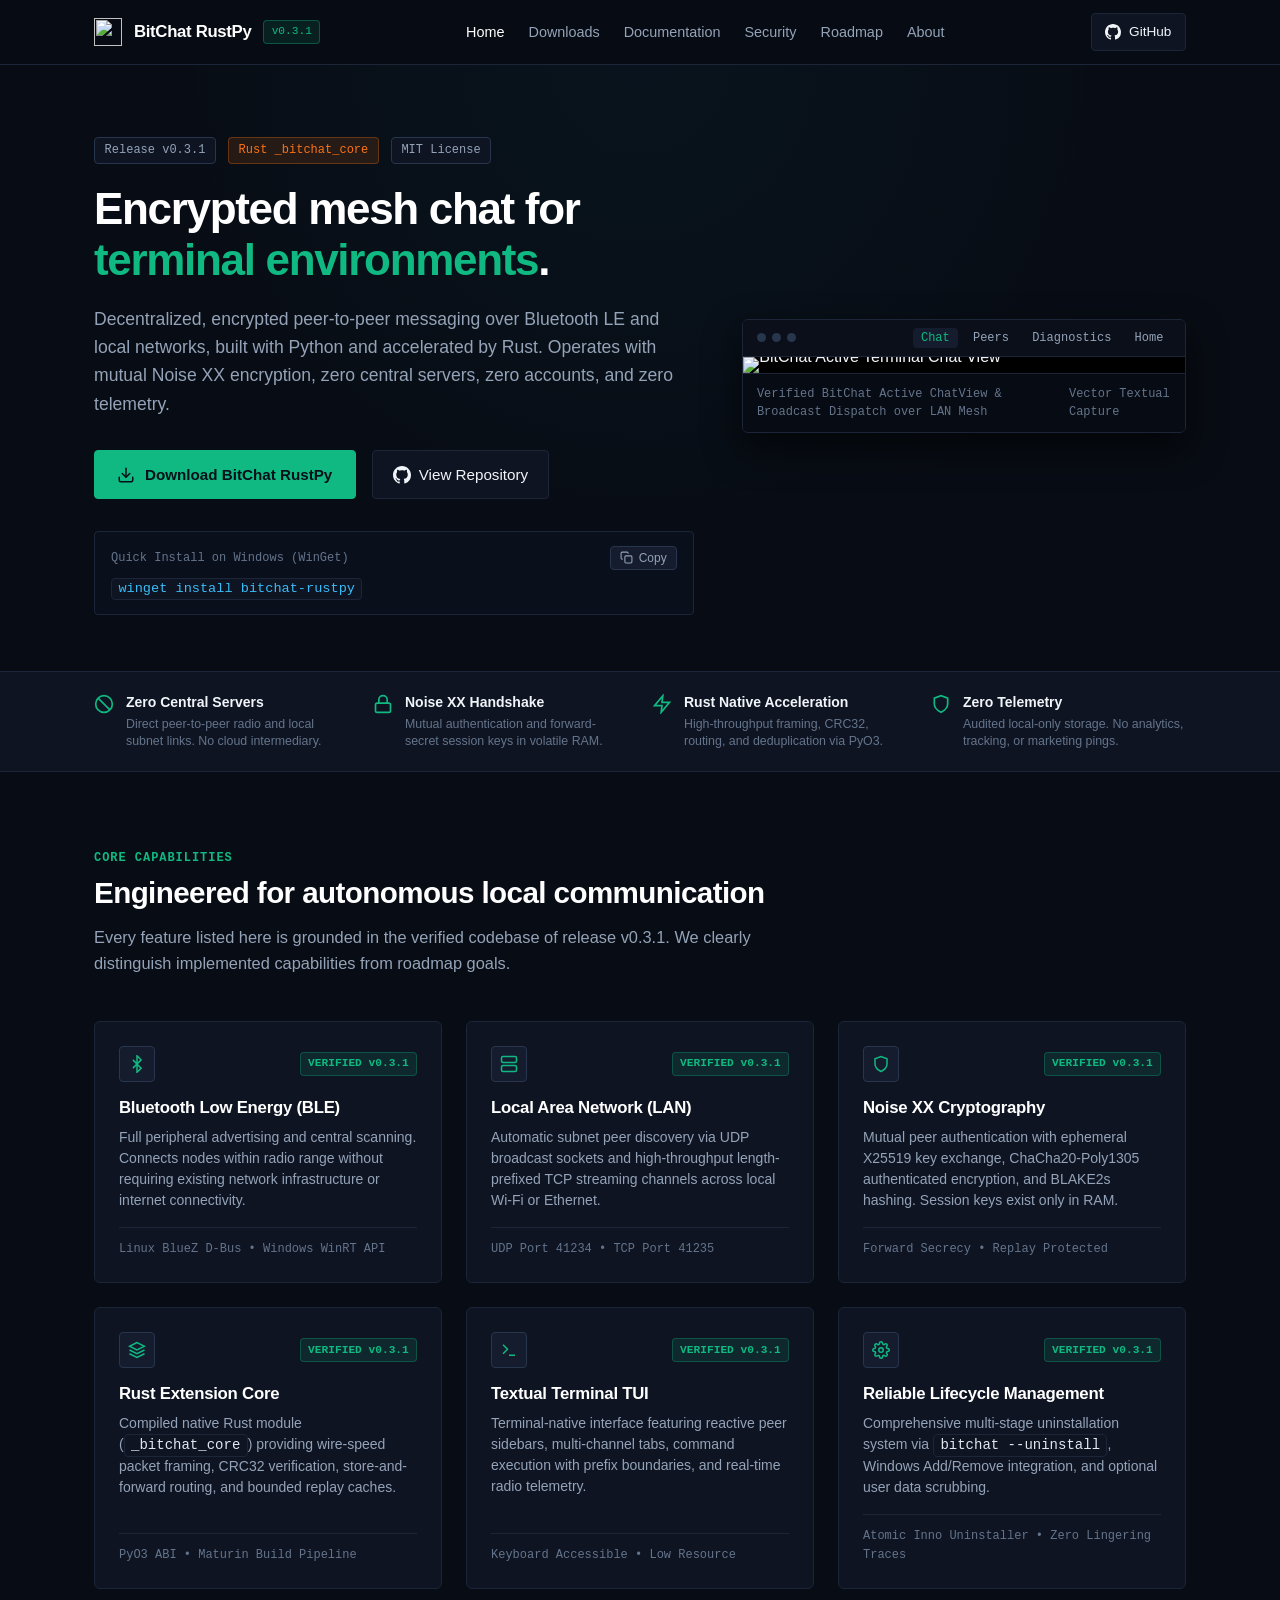
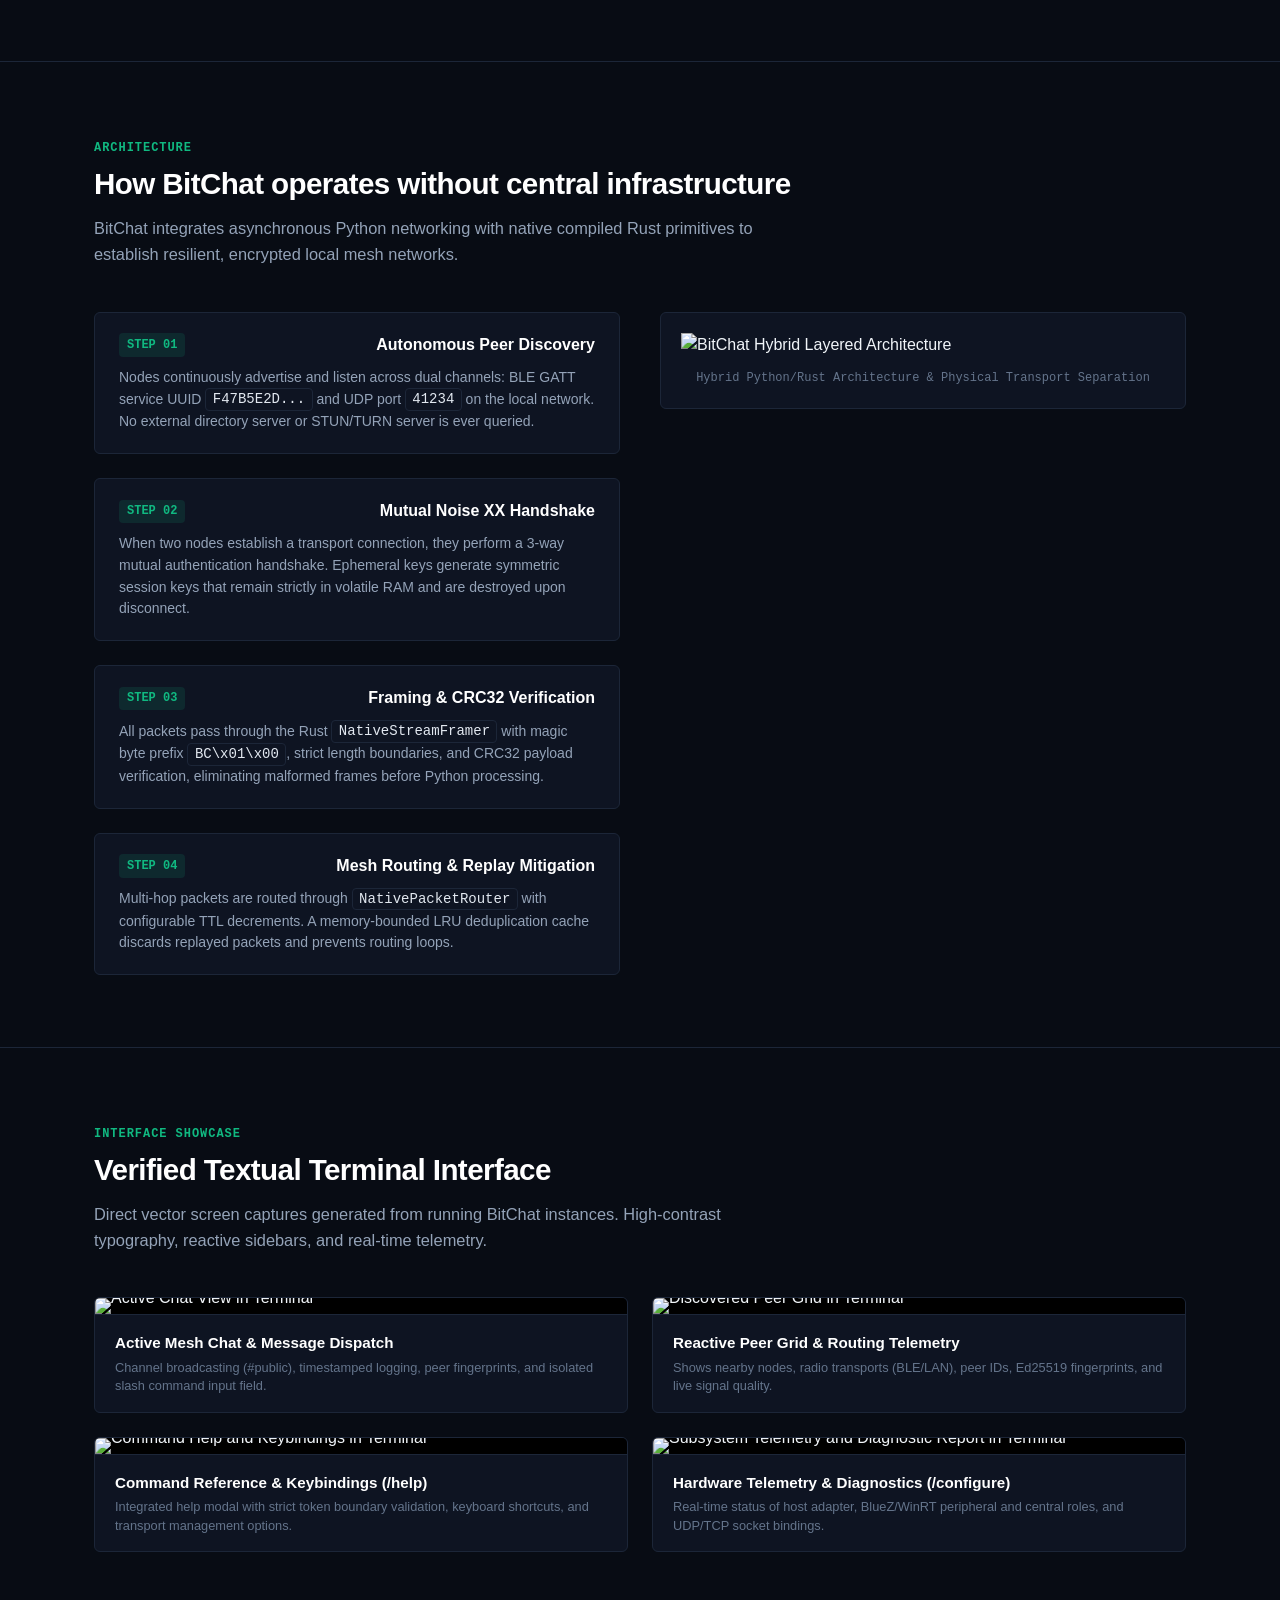
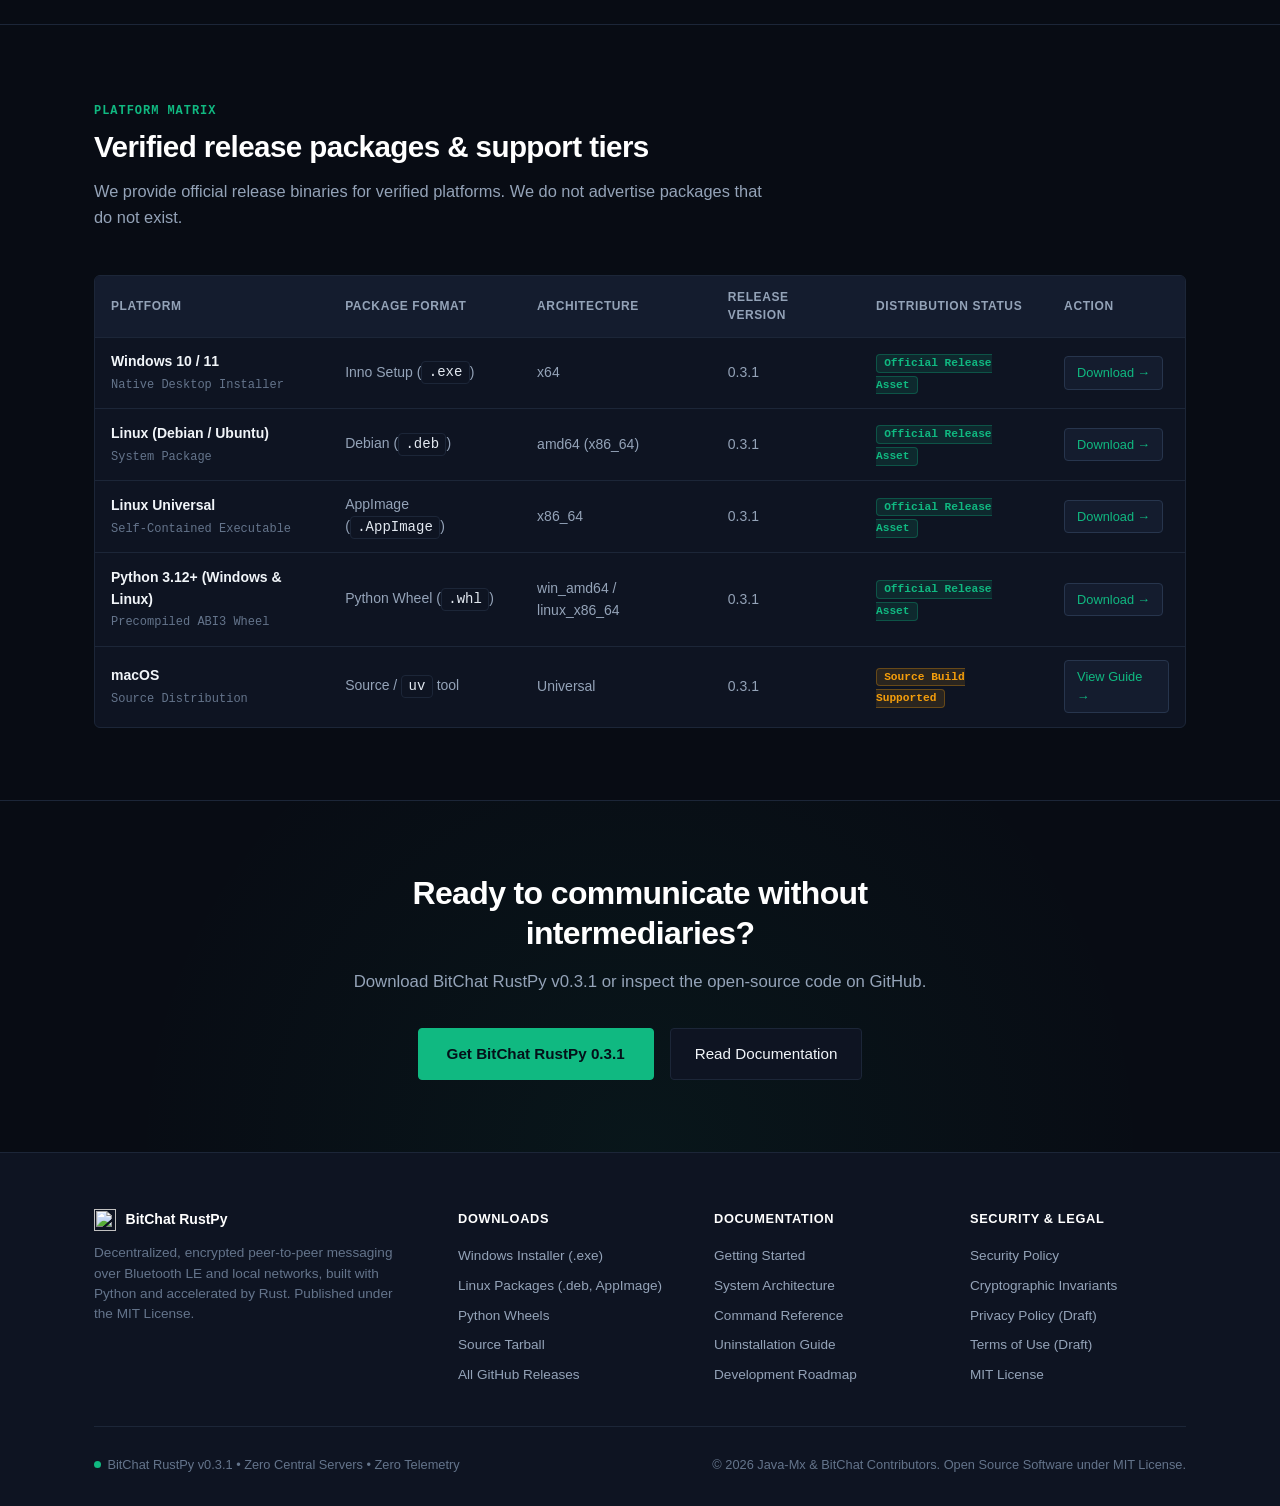
==== website/index.html @ 7d92029a "feat(rebrand): modernize product identity to BitChat RustPy across website, docs, packaging, and Win" ====
<!DOCTYPE html>
<html lang="en">
<head>
  <meta charset="utf-8" />
  <meta name="viewport" content="width=device-width, initial-scale=1.0" />
  <title>BitChat RustPy — Encrypted Peer-to-Peer Mesh Chat for Terminals</title>
  <meta name="description" content="Decentralized, encrypted peer-to-peer messaging over Bluetooth LE and local networks, built with Python and accelerated by Rust. Mutual Noise XX encryption, zero central servers, zero telemetry." />
  <link rel="canonical" href="https://java-mx.github.io/bitchat-rustpy/" />
  
  <!-- Open Graph / Twitter Card -->
  <meta property="og:type" content="website" />
  <meta property="og:site_name" content="BitChat RustPy" />
  <meta property="og:title" content="BitChat RustPy — Encrypted Peer-to-Peer Mesh Chat for Terminals" />
  <meta property="og:description" content="Decentralized, encrypted peer-to-peer messaging over Bluetooth LE and local networks, built with Python and accelerated by Rust." />
  <meta property="og:url" content="https://java-mx.github.io/bitchat-rustpy/" />
  <meta property="og:image" content="https://java-mx.github.io/bitchat-rustpy/assets/img/screenshots/06_lan_active_chat.svg" />
  <meta name="twitter:card" content="summary_large_image" />
  <meta name="twitter:title" content="BitChat RustPy — Encrypted Peer-to-Peer Mesh Chat for Terminals" />
  <meta name="twitter:description" content="Decentralized, encrypted peer-to-peer messaging over Bluetooth LE and local networks, built with Python and accelerated by Rust." />
  <meta name="twitter:image" content="https://java-mx.github.io/bitchat-rustpy/assets/img/screenshots/06_lan_active_chat.svg" />

  <script type="application/ld+json">
  {
    "@context": "https://schema.org",
    "@type": "SoftwareApplication",
    "name": "BitChat RustPy",
    "operatingSystem": "Windows, Linux, macOS",
    "applicationCategory": "CommunicationApplication",
    "softwareVersion": "0.3.1",
    "license": "https://opensource.org/licenses/MIT",
    "url": "https://java-mx.github.io/bitchat-rustpy/",
    "downloadUrl": "https://github.com/Java-Mx/bitchat-rustpy/releases/tag/v0.3.1",
    "codeRepository": "https://github.com/Java-Mx/bitchat-rustpy",
    "author": {
      "@type": "Organization",
      "name": "Java-Mx",
      "url": "https://github.com/Java-Mx"
    },
    "description": "Decentralized, encrypted peer-to-peer messaging over Bluetooth LE and local networks, built with Python and accelerated by Rust."
  }
  </script>

  <link rel="icon" type="image/svg+xml" href="assets/img/brand/Bitchat-Icon-Framed.svg" />
  <link rel="alternate icon" type="image/x-icon" href="assets/img/brand/bitchat.ico" />
  <link rel="stylesheet" href="assets/css/style.css" />
</head>
<body>

  <!-- Site Header -->
  <header class="site-header">
    <div class="container nav-inner">
      <a href="index.html" class="brand-link" aria-label="BitChat RustPy Home">
        <img src="assets/img/brand/bitchat-icon-32.svg" alt="" class="brand-icon" />
        <span class="brand-title">BitChat RustPy</span>
        <span class="brand-badge">v0.3.1</span>
      </a>

      <nav aria-label="Main Navigation">
        <ul class="nav-links">
          <li><a href="index.html" class="active">Home</a></li>
          <li><a href="downloads.html">Downloads</a></li>
          <li><a href="docs.html">Documentation</a></li>
          <li><a href="security.html">Security</a></li>
          <li><a href="roadmap.html">Roadmap</a></li>
          <li><a href="about.html">About</a></li>
        </ul>
      </nav>

      <div class="nav-actions">
        <a href="https://github.com/Java-Mx/bitchat-rustpy" target="_blank" rel="noopener noreferrer" class="btn-github">
          <svg width="16" height="16" viewBox="0 0 24 24" fill="currentColor">
            <path d="M12 0C5.37 0 0 5.37 0 12c0 5.31 3.435 9.795 8.205 11.385.6.105.825-.255.825-.57 0-.285-.015-1.23-.015-2.235-3.015.555-3.795-.735-4.035-1.41-.135-.345-.72-1.41-1.23-1.695-.42-.225-1.02-.78-.015-.795.945-.015 1.62.87 1.845 1.23 1.08 1.815 2.805 1.305 3.495.99.105-.78.42-1.305.765-1.605-2.67-.3-5.46-1.335-5.46-5.925 0-1.305.465-2.385 1.23-3.225-.12-.3-.54-1.53.12-3.18 0 0 1.005-.315 3.3 1.23.96-.27 1.98-.405 3-.405s2.04.135 3 .405c2.295-1.56 3.3-1.23 3.3-1.23.66 1.65.24 2.88.12 3.18.765.84 1.23 1.905 1.23 3.225 0 4.605-2.805 5.625-5.475 5.925.435.375.81 1.095.81 2.22 0 1.605-.015 2.895-.015 3.3 0 .315.225.69.825.57A12.02 12.02 0 0024 12c0-6.63-5.37-12-12-12z"/>
          </svg>
          <span>GitHub</span>
        </a>
        <button class="mobile-menu-btn" aria-label="Open navigation menu" aria-expanded="false">
          <svg width="20" height="20" viewBox="0 0 24 24" fill="none" stroke="currentColor" stroke-width="2">
            <line x1="3" y1="12" x2="21" y2="12"></line>
            <line x1="3" y1="6" x2="21" y2="6"></line>
            <line x1="3" y1="18" x2="21" y2="18"></line>
          </svg>
        </button>
      </div>
    </div>

    <!-- Mobile Drawer -->
    <div class="mobile-nav" id="mobile-nav">
      <ul>
        <li><a href="index.html" class="active">Home</a></li>
        <li><a href="downloads.html">Downloads</a></li>
        <li><a href="docs.html">Documentation</a></li>
        <li><a href="security.html">Security &amp; Cryptography</a></li>
        <li><a href="roadmap.html">Roadmap</a></li>
        <li><a href="about.html">About Architecture</a></li>
        <li><a href="privacy.html">Privacy Policy</a></li>
        <li><a href="terms.html">Terms of Use</a></li>
        <li>
          <a href="https://github.com/Java-Mx/bitchat-rustpy" target="_blank" rel="noopener noreferrer">View on GitHub &rarr;</a>
        </li>
      </ul>
    </div>
  </header>

  <!-- Hero Section -->
  <main>
    <section class="hero-section">
      <div class="container hero-grid">
        <div class="hero-content">
          <div class="hero-meta">
            <span class="version-pill">Release v0.3.1</span>
            <span class="arch-pill">Rust _bitchat_core</span>
            <span class="version-pill">MIT License</span>
          </div>

          <h1 class="hero-headline">
            Encrypted mesh chat for <span class="highlight">terminal environments</span>.
          </h1>

          <p class="hero-subhead">
            Decentralized, encrypted peer-to-peer messaging over Bluetooth LE and local networks, built with Python and accelerated by Rust. Operates with mutual Noise XX encryption, zero central servers, zero accounts, and zero telemetry.
          </p>

          <div class="hero-actions">
            <a href="downloads.html" class="btn-primary">
              <svg width="18" height="18" viewBox="0 0 24 24" fill="none" stroke="currentColor" stroke-width="2" stroke-linecap="round" stroke-linejoin="round">
                <path d="M21 15v4a2 2 0 0 1-2 2H5a2 2 0 0 1-2-2v-4"></path>
                <polyline points="7 10 12 15 17 10"></polyline>
                <line x1="12" y1="15" x2="12" y2="3"></line>
              </svg>
              <span>Download BitChat RustPy</span>
            </a>

            <a href="https://github.com/Java-Mx/bitchat-rustpy" target="_blank" rel="noopener noreferrer" class="btn-secondary">
              <svg width="18" height="18" viewBox="0 0 24 24" fill="currentColor">
                <path d="M12 0C5.37 0 0 5.37 0 12c0 5.31 3.435 9.795 8.205 11.385.6.105.825-.255.825-.57 0-.285-.015-1.23-.015-2.235-3.015.555-3.795-.735-4.035-1.41-.135-.345-.72-1.41-1.23-1.695-.42-.225-1.02-.78-.015-.795.945-.015 1.62.87 1.845 1.23 1.08 1.815 2.805 1.305 3.495.99.105-.78.42-1.305.765-1.605-2.67-.3-5.46-1.335-5.46-5.925 0-1.305.465-2.385 1.23-3.225-.12-.3-.54-1.53.12-3.18 0 0 1.005-.315 3.3 1.23.96-.27 1.98-.405 3-.405s2.04.135 3 .405c2.295-1.56 3.3-1.23 3.3-1.23.66 1.65.24 2.88.12 3.18.765.84 1.23 1.905 1.23 3.225 0 4.605-2.805 5.625-5.475 5.925.435.375.81 1.095.81 2.22 0 1.605-.015 2.895-.015 3.3 0 .315.225.69.825.57A12.02 12.02 0 0024 12c0-6.63-5.37-12-12-12z"/>
              </svg>
              <span>View Repository</span>
            </a>
          </div>

          <div class="cli-install-box">
            <div class="cli-label">
              <span>Quick Install on Windows (WinGet)</span>
              <button class="btn-copy" data-copy="winget install bitchat-rustpy" aria-label="Copy WinGet command">
                <svg width="13" height="13" viewBox="0 0 24 24" fill="none" stroke="currentColor" stroke-width="2">
                  <rect x="9" y="9" width="13" height="13" rx="2" ry="2"></rect>
                  <path d="M5 15H4a2 2 0 0 1-2-2V4a2 2 0 0 1 2-2h9a2 2 0 0 1 2 2v1"></path>
                </svg>
                <span>Copy</span>
              </button>
            </div>
            <code class="cli-cmd">winget install bitchat-rustpy</code>
          </div>
        </div>

        <!-- Terminal Screenshot Showcase -->
        <div class="hero-terminal-preview">
          <div class="terminal-header">
            <div class="terminal-dots">
              <span class="terminal-dot"></span>
              <span class="terminal-dot"></span>
              <span class="terminal-dot"></span>
            </div>
            <div>
              <button class="terminal-tab-btn active" data-img="assets/img/screenshots/06_lan_active_chat.svg" data-caption="Verified BitChat Active ChatView &amp; Broadcast Dispatch over LAN Mesh">Chat</button>
              <button class="terminal-tab-btn" data-img="assets/img/screenshots/04_peers_screen.svg" data-caption="Reactive Peer Grid with Transport Indicators &amp; Signal Telemetry">Peers</button>
              <button class="terminal-tab-btn" data-img="assets/img/screenshots/22_telemetry_screen.svg" data-caption="Real-Time System Diagnostics, Bluetooth &amp; Socket Status (/configure)">Diagnostics</button>
              <button class="terminal-tab-btn" data-img="assets/img/screenshots/01_home_screen.svg" data-caption="BitChat Home Screen with Direct Connect &amp; Channel Navigation">Home</button>
            </div>
          </div>
          <div class="terminal-screenshot-container">
            <img src="assets/img/screenshots/06_lan_active_chat.svg" alt="BitChat Active Terminal Chat View" class="terminal-screenshot" />
          </div>
          <div class="terminal-caption">
            <span class="screenshot-caption-text">Verified BitChat Active ChatView &amp; Broadcast Dispatch over LAN Mesh</span>
            <span>Vector Textual Capture</span>
          </div>
        </div>
      </div>
    </section>

    <!-- Invariants Strip -->
    <section class="trust-strip">
      <div class="container trust-grid">
        <div class="trust-item">
          <svg width="20" height="20" viewBox="0 0 24 24" fill="none" stroke="currentColor" stroke-width="2" class="trust-icon">
            <circle cx="12" cy="12" r="10"></circle>
            <line x1="4.93" y1="4.93" x2="19.07" y2="19.07"></line>
          </svg>
          <div>
            <div class="trust-title">Zero Central Servers</div>
            <div class="trust-desc">Direct peer-to-peer radio and local subnet links. No cloud intermediary.</div>
          </div>
        </div>

        <div class="trust-item">
          <svg width="20" height="20" viewBox="0 0 24 24" fill="none" stroke="currentColor" stroke-width="2" class="trust-icon">
            <rect x="3" y="11" width="18" height="11" rx="2" ry="2"></rect>
            <path d="M7 11V7a5 5 0 0 1 10 0v4"></path>
          </svg>
          <div>
            <div class="trust-title">Noise XX Handshake</div>
            <div class="trust-desc">Mutual authentication and forward-secret session keys in volatile RAM.</div>
          </div>
        </div>

        <div class="trust-item">
          <svg width="20" height="20" viewBox="0 0 24 24" fill="none" stroke="currentColor" stroke-width="2" class="trust-icon">
            <polygon points="13 2 3 14 12 14 11 22 21 10 12 10 13 2"></polygon>
          </svg>
          <div>
            <div class="trust-title">Rust Native Acceleration</div>
            <div class="trust-desc">High-throughput framing, CRC32, routing, and deduplication via PyO3.</div>
          </div>
        </div>

        <div class="trust-item">
          <svg width="20" height="20" viewBox="0 0 24 24" fill="none" stroke="currentColor" stroke-width="2" class="trust-icon">
            <path d="M12 22s8-4 8-10V5l-8-3-8 3v7c0 6 8 10 8 10z"></path>
          </svg>
          <div>
            <div class="trust-title">Zero Telemetry</div>
            <div class="trust-desc">Audited local-only storage. No analytics, tracking, or marketing pings.</div>
          </div>
        </div>
      </div>
    </section>

    <!-- Verified Capabilities Section -->
    <section class="section">
      <div class="container">
        <div class="section-header">
          <span class="section-tag">Core Capabilities</span>
          <h2 class="section-title">Engineered for autonomous local communication</h2>
          <p class="section-description">
            Every feature listed here is grounded in the verified codebase of release v0.3.1. We clearly distinguish implemented capabilities from roadmap goals.
          </p>
        </div>

        <div class="features-grid">
          <!-- Feature 1 -->
          <div class="feature-box">
            <div class="feature-top">
              <div class="feature-icon-box">
                <svg width="18" height="18" viewBox="0 0 24 24" fill="none" stroke="currentColor" stroke-width="2">
                  <path d="M6.5 6.5l11 11L12 23V1l5.5 5.5-11 11"></path>
                </svg>
              </div>
              <span class="feature-badge badge-verified">VERIFIED v0.3.1</span>
            </div>
            <h3 class="feature-title">Bluetooth Low Energy (BLE)</h3>
            <p class="feature-desc">
              Full peripheral advertising and central scanning. Connects nodes within radio range without requiring existing network infrastructure or internet connectivity.
            </p>
            <div class="feature-meta">
              Linux BlueZ D-Bus &bull; Windows WinRT API
            </div>
          </div>

          <!-- Feature 2 -->
          <div class="feature-box">
            <div class="feature-top">
              <div class="feature-icon-box">
                <svg width="18" height="18" viewBox="0 0 24 24" fill="none" stroke="currentColor" stroke-width="2">
                  <rect x="2" y="2" width="20" height="8" rx="2" ry="2"></rect>
                  <rect x="2" y="14" width="20" height="8" rx="2" ry="2"></rect>
                  <line x1="6" y1="6" x2="6.01" y2="6"></line>
                  <line x1="6" y1="18" x2="6.01" y2="18"></line>
                </svg>
              </div>
              <span class="feature-badge badge-verified">VERIFIED v0.3.1</span>
            </div>
            <h3 class="feature-title">Local Area Network (LAN)</h3>
            <p class="feature-desc">
              Automatic subnet peer discovery via UDP broadcast sockets and high-throughput length-prefixed TCP streaming channels across local Wi-Fi or Ethernet.
            </p>
            <div class="feature-meta">
              UDP Port 41234 &bull; TCP Port 41235
            </div>
          </div>

          <!-- Feature 3 -->
          <div class="feature-box">
            <div class="feature-top">
              <div class="feature-icon-box">
                <svg width="18" height="18" viewBox="0 0 24 24" fill="none" stroke="currentColor" stroke-width="2">
                  <path d="M12 22s8-4 8-10V5l-8-3-8 3v7c0 6 8 10 8 10z"></path>
                </svg>
              </div>
              <span class="feature-badge badge-verified">VERIFIED v0.3.1</span>
            </div>
            <h3 class="feature-title">Noise XX Cryptography</h3>
            <p class="feature-desc">
              Mutual peer authentication with ephemeral X25519 key exchange, ChaCha20-Poly1305 authenticated encryption, and BLAKE2s hashing. Session keys exist only in RAM.
            </p>
            <div class="feature-meta">
              Forward Secrecy &bull; Replay Protected
            </div>
          </div>

          <!-- Feature 4 -->
          <div class="feature-box">
            <div class="feature-top">
              <div class="feature-icon-box">
                <svg width="18" height="18" viewBox="0 0 24 24" fill="none" stroke="currentColor" stroke-width="2">
                  <polygon points="12 2 2 7 12 12 22 7 12 2"></polygon>
                  <polyline points="2 17 12 22 22 17"></polyline>
                  <polyline points="2 12 12 17 22 12"></polyline>
                </svg>
              </div>
              <span class="feature-badge badge-verified">VERIFIED v0.3.1</span>
            </div>
            <h3 class="feature-title">Rust Extension Core</h3>
            <p class="feature-desc">
              Compiled native Rust module (<code>_bitchat_core</code>) providing wire-speed packet framing, CRC32 verification, store-and-forward routing, and bounded replay caches.
            </p>
            <div class="feature-meta">
              PyO3 ABI &bull; Maturin Build Pipeline
            </div>
          </div>

          <!-- Feature 5 -->
          <div class="feature-box">
            <div class="feature-top">
              <div class="feature-icon-box">
                <svg width="18" height="18" viewBox="0 0 24 24" fill="none" stroke="currentColor" stroke-width="2">
                  <polyline points="4 17 10 11 4 5"></polyline>
                  <line x1="12" y1="19" x2="20" y2="19"></line>
                </svg>
              </div>
              <span class="feature-badge badge-verified">VERIFIED v0.3.1</span>
            </div>
            <h3 class="feature-title">Textual Terminal TUI</h3>
            <p class="feature-desc">
              Terminal-native interface featuring reactive peer sidebars, multi-channel tabs, command execution with prefix boundaries, and real-time radio telemetry.
            </p>
            <div class="feature-meta">
              Keyboard Accessible &bull; Low Resource
            </div>
          </div>

          <!-- Feature 6 -->
          <div class="feature-box">
            <div class="feature-top">
              <div class="feature-icon-box">
                <svg width="18" height="18" viewBox="0 0 24 24" fill="none" stroke="currentColor" stroke-width="2">
                  <circle cx="12" cy="12" r="3"></circle>
                  <path d="M19.4 15a1.65 1.65 0 0 0 .33 1.82l.06.06a2 2 0 0 1 0 2.83 2 2 0 0 1-2.83 0l-.06-.06a1.65 1.65 0 0 0-1.82-.33 1.65 1.65 0 0 0-1 1.51V21a2 2 0 0 1-2 2 2 2 0 0 1-2-2v-.09A1.65 1.65 0 0 0 9 19.4a1.65 1.65 0 0 0-1.82.33l-.06.06a2 2 0 0 1-2.83 0 2 2 0 0 1 0-2.83l.06-.06a1.65 1.65 0 0 0 .33-1.82 1.65 1.65 0 0 0-1.51-1H3a2 2 0 0 1-2-2 2 2 0 0 1 2-2h.09A1.65 1.65 0 0 0 4.6 9a1.65 1.65 0 0 0-.33-1.82l-.06-.06a2 2 0 0 1 0-2.83 2 2 0 0 1 2.83 0l.06.06a1.65 1.65 0 0 0 1.82.33H9a1.65 1.65 0 0 0 1-1.51V3a2 2 0 0 1 2-2 2 2 0 0 1 2 2v.09a1.65 1.65 0 0 0 1 1.51 1.65 1.65 0 0 0 1.82-.33l.06-.06a2 2 0 0 1 2.83 0 2 2 0 0 1 0 2.83l-.06.06a1.65 1.65 0 0 0-.33 1.82V9a1.65 1.65 0 0 0 1.51 1H21a2 2 0 0 1 2 2 2 2 0 0 1-2 2h-.09a1.65 1.65 0 0 0-1.51 1z"></path>
                </svg>
              </div>
              <span class="feature-badge badge-verified">VERIFIED v0.3.1</span>
            </div>
            <h3 class="feature-title">Reliable Lifecycle Management</h3>
            <p class="feature-desc">
              Comprehensive multi-stage uninstallation system via <code>bitchat --uninstall</code>, Windows Add/Remove integration, and optional user data scrubbing.
            </p>
            <div class="feature-meta">
              Atomic Inno Uninstaller &bull; Zero Lingering Traces
            </div>
          </div>
        </div>
      </div>
    </section>

    <!-- Architecture & How It Works -->
    <section class="section">
      <div class="container">
        <div class="section-header">
          <span class="section-tag">Architecture</span>
          <h2 class="section-title">How BitChat operates without central infrastructure</h2>
          <p class="section-description">
            BitChat integrates asynchronous Python networking with native compiled Rust primitives to establish resilient, encrypted local mesh networks.
          </p>
        </div>

        <div class="how-it-works-grid">
          <div class="step-list">
            <div class="step-card">
              <div class="step-header">
                <span class="step-index">STEP 01</span>
                <span class="step-title">Autonomous Peer Discovery</span>
              </div>
              <p class="step-body">
                Nodes continuously advertise and listen across dual channels: BLE GATT service UUID <code>F47B5E2D...</code> and UDP port <code>41234</code> on the local network. No external directory server or STUN/TURN server is ever queried.
              </p>
            </div>

            <div class="step-card">
              <div class="step-header">
                <span class="step-index">STEP 02</span>
                <span class="step-title">Mutual Noise XX Handshake</span>
              </div>
              <p class="step-body">
                When two nodes establish a transport connection, they perform a 3-way mutual authentication handshake. Ephemeral keys generate symmetric session keys that remain strictly in volatile RAM and are destroyed upon disconnect.
              </p>
            </div>

            <div class="step-card">
              <div class="step-header">
                <span class="step-index">STEP 03</span>
                <span class="step-title">Framing &amp; CRC32 Verification</span>
              </div>
              <p class="step-body">
                All packets pass through the Rust <code>NativeStreamFramer</code> with magic byte prefix <code>BC\x01\x00</code>, strict length boundaries, and CRC32 payload verification, eliminating malformed frames before Python processing.
              </p>
            </div>

            <div class="step-card">
              <div class="step-header">
                <span class="step-index">STEP 04</span>
                <span class="step-title">Mesh Routing &amp; Replay Mitigation</span>
              </div>
              <p class="step-body">
                Multi-hop packets are routed through <code>NativePacketRouter</code> with configurable TTL decrements. A memory-bounded LRU deduplication cache discards replayed packets and prevents routing loops.
              </p>
            </div>
          </div>

          <div class="diagram-wrapper">
            <img src="assets/img/diagrams/architecture.svg" alt="BitChat Hybrid Layered Architecture" style="width: 100%; height: auto; display: block;" />
            <div class="diagram-caption">Hybrid Python/Rust Architecture &amp; Physical Transport Separation</div>
          </div>
        </div>
      </div>
    </section>

    <!-- Terminal Interface Showcase -->
    <section class="section" id="screens">
      <div class="container">
        <div class="section-header">
          <span class="section-tag">Interface Showcase</span>
          <h2 class="section-title">Verified Textual Terminal Interface</h2>
          <p class="section-description">
            Direct vector screen captures generated from running BitChat instances. High-contrast typography, reactive sidebars, and real-time telemetry.
          </p>
        </div>

        <div class="screenshot-grid">
          <div class="screenshot-card">
            <div class="screenshot-card-img-wrap">
              <img src="assets/img/screenshots/06_lan_active_chat.svg" alt="Active Chat View in Terminal" loading="lazy" />
            </div>
            <div class="screenshot-card-content">
              <div class="screenshot-card-title">Active Mesh Chat &amp; Message Dispatch</div>
              <div class="screenshot-card-desc">Channel broadcasting (#public), timestamped logging, peer fingerprints, and isolated slash command input field.</div>
            </div>
          </div>

          <div class="screenshot-card">
            <div class="screenshot-card-img-wrap">
              <img src="assets/img/screenshots/04_peers_screen.svg" alt="Discovered Peer Grid in Terminal" loading="lazy" />
            </div>
            <div class="screenshot-card-content">
              <div class="screenshot-card-title">Reactive Peer Grid &amp; Routing Telemetry</div>
              <div class="screenshot-card-desc">Shows nearby nodes, radio transports (BLE/LAN), peer IDs, Ed25519 fingerprints, and live signal quality.</div>
            </div>
          </div>

          <div class="screenshot-card">
            <div class="screenshot-card-img-wrap">
              <img src="assets/img/screenshots/21_commands_help.svg" alt="Command Help and Keybindings in Terminal" loading="lazy" />
            </div>
            <div class="screenshot-card-content">
              <div class="screenshot-card-title">Command Reference &amp; Keybindings (/help)</div>
              <div class="screenshot-card-desc">Integrated help modal with strict token boundary validation, keyboard shortcuts, and transport management options.</div>
            </div>
          </div>

          <div class="screenshot-card">
            <div class="screenshot-card-img-wrap">
              <img src="assets/img/screenshots/22_telemetry_screen.svg" alt="Subsystem Telemetry and Diagnostic Report in Terminal" loading="lazy" />
            </div>
            <div class="screenshot-card-content">
              <div class="screenshot-card-title">Hardware Telemetry &amp; Diagnostics (/configure)</div>
              <div class="screenshot-card-desc">Real-time status of host adapter, BlueZ/WinRT peripheral and central roles, and UDP/TCP socket bindings.</div>
            </div>
          </div>
        </div>
      </div>
    </section>

    <!-- Platform Availability Table Summary -->
    <section class="section">
      <div class="container">
        <div class="section-header">
          <span class="section-tag">Platform Matrix</span>
          <h2 class="section-title">Verified release packages &amp; support tiers</h2>
          <p class="section-description">
            We provide official release binaries for verified platforms. We do not advertise packages that do not exist.
          </p>
        </div>

        <div class="package-table-wrapper">
          <table class="package-table">
            <thead>
              <tr>
                <th>Platform</th>
                <th>Package Format</th>
                <th>Architecture</th>
                <th>Release Version</th>
                <th>Distribution Status</th>
                <th>Action</th>
              </tr>
            </thead>
            <tbody>
              <tr>
                <td>
                  <span class="pkg-title">Windows 10 / 11</span>
                  <span class="pkg-format">Native Desktop Installer</span>
                </td>
                <td>Inno Setup (<code>.exe</code>)</td>
                <td>x64</td>
                <td>0.3.1</td>
                <td><span class="feature-badge badge-verified">Official Release Asset</span></td>
                <td><a href="downloads.html#windows" class="btn-table-dl">Download &rarr;</a></td>
              </tr>
              <tr>
                <td>
                  <span class="pkg-title">Linux (Debian / Ubuntu)</span>
                  <span class="pkg-format">System Package</span>
                </td>
                <td>Debian (<code>.deb</code>)</td>
                <td>amd64 (x86_64)</td>
                <td>0.3.1</td>
                <td><span class="feature-badge badge-verified">Official Release Asset</span></td>
                <td><a href="downloads.html#linux" class="btn-table-dl">Download &rarr;</a></td>
              </tr>
              <tr>
                <td>
                  <span class="pkg-title">Linux Universal</span>
                  <span class="pkg-format">Self-Contained Executable</span>
                </td>
                <td>AppImage (<code>.AppImage</code>)</td>
                <td>x86_64</td>
                <td>0.3.1</td>
                <td><span class="feature-badge badge-verified">Official Release Asset</span></td>
                <td><a href="downloads.html#linux" class="btn-table-dl">Download &rarr;</a></td>
              </tr>
              <tr>
                <td>
                  <span class="pkg-title">Python 3.12+ (Windows &amp; Linux)</span>
                  <span class="pkg-format">Precompiled ABI3 Wheel</span>
                </td>
                <td>Python Wheel (<code>.whl</code>)</td>
                <td>win_amd64 / linux_x86_64</td>
                <td>0.3.1</td>
                <td><span class="feature-badge badge-verified">Official Release Asset</span></td>
                <td><a href="downloads.html#wheels" class="btn-table-dl">Download &rarr;</a></td>
              </tr>
              <tr>
                <td>
                  <span class="pkg-title">macOS</span>
                  <span class="pkg-format">Source Distribution</span>
                </td>
                <td>Source / <code>uv</code> tool</td>
                <td>Universal</td>
                <td>0.3.1</td>
                <td><span class="feature-badge badge-planned">Source Build Supported</span></td>
                <td><a href="docs.html#macos" class="btn-table-dl">View Guide &rarr;</a></td>
              </tr>
            </tbody>
          </table>
        </div>
      </div>
    </section>

    <!-- Bottom CTA -->
    <section class="section" style="border-bottom: none; background: radial-gradient(circle at 50% 100%, rgba(16, 185, 129, 0.06) 0%, transparent 70%);">
      <div class="container" style="text-align: center; max-width: 640px; margin: 0 auto;">
        <h2 class="section-title" style="font-size: 2rem; margin-bottom: 1rem;">Ready to communicate without intermediaries?</h2>
        <p style="margin-bottom: 2rem; font-size: 1.05rem;">
          Download BitChat RustPy v0.3.1 or inspect the open-source code on GitHub.
        </p>
        <div style="display: flex; justify-content: center; gap: 1rem; flex-wrap: wrap;">
          <a href="downloads.html" class="btn-primary" style="padding: 0.85rem 1.75rem;">
            <span>Get BitChat RustPy 0.3.1</span>
          </a>
          <a href="docs.html" class="btn-secondary" style="padding: 0.85rem 1.5rem;">
            <span>Read Documentation</span>
          </a>
        </div>
      </div>
    </section>
  </main>

  <!-- Site Footer -->
  <footer class="site-footer">
    <div class="container">
      <div class="footer-grid">
        <div class="footer-brand-col">
          <div style="display: flex; align-items: center; gap: 0.6rem;">
            <img src="assets/img/brand/bitchat-icon-32.svg" alt="" width="22" height="22" />
            <span style="font-weight: 700; color: #ffffff;">BitChat RustPy</span>
          </div>
          <p>
            Decentralized, encrypted peer-to-peer messaging over Bluetooth LE and local networks, built with Python and accelerated by Rust. Published under the MIT License.
          </p>
        </div>

        <div>
          <div class="footer-col-title">Downloads</div>
          <ul class="footer-links">
            <li><a href="downloads.html#windows">Windows Installer (.exe)</a></li>
            <li><a href="downloads.html#linux">Linux Packages (.deb, AppImage)</a></li>
            <li><a href="downloads.html#wheels">Python Wheels</a></li>
            <li><a href="downloads.html#source">Source Tarball</a></li>
            <li><a href="https://github.com/Java-Mx/bitchat-rustpy/releases" target="_blank" rel="noopener noreferrer">All GitHub Releases</a></li>
          </ul>
        </div>

        <div>
          <div class="footer-col-title">Documentation</div>
          <ul class="footer-links">
            <li><a href="docs.html#quickstart">Getting Started</a></li>
            <li><a href="docs.html#architecture">System Architecture</a></li>
            <li><a href="docs.html#commands">Command Reference</a></li>
            <li><a href="docs.html#uninstallation">Uninstallation Guide</a></li>
            <li><a href="roadmap.html">Development Roadmap</a></li>
          </ul>
        </div>

        <div>
          <div class="footer-col-title">Security &amp; Legal</div>
          <ul class="footer-links">
            <li><a href="security.html">Security Policy</a></li>
            <li><a href="security.html#cryptography">Cryptographic Invariants</a></li>
            <li><a href="privacy.html">Privacy Policy (Draft)</a></li>
            <li><a href="terms.html">Terms of Use (Draft)</a></li>
            <li><a href="https://github.com/Java-Mx/bitchat-rustpy/blob/main/LICENSE" target="_blank" rel="noopener noreferrer">MIT License</a></li>
          </ul>
        </div>
      </div>

      <div class="footer-bottom">
        <div class="footer-status-indicator">
          <span class="status-dot"></span>
          <span>BitChat RustPy v0.3.1 &bull; Zero Central Servers &bull; Zero Telemetry</span>
        </div>
        <div>
          &copy; 2026 Java-Mx &amp; BitChat Contributors. Open Source Software under MIT License.
        </div>
      </div>
    </div>
  </footer>

  <button class="back-to-top" aria-label="Back to top">
    <svg width="18" height="18" viewBox="0 0 24 24" fill="none" stroke="currentColor" stroke-width="2">
      <polyline points="18 15 12 9 6 15"></polyline>
    </svg>
  </button>

  <script src="assets/js/main.js"></script>
</body>
</html>
---- website/assets/css/style.css ----
/* BitChat Official Website Design System
 * Aesthetic: Dark, technical, minimal, authentic open-source developer tool.
 * Zero generic SaaS blobs, zero neon glow, zero emojis as UI icons.
 */

:root {
  /* Color Palette */
  --bg-base: #080c14;
  --bg-surface: #0e1422;
  --bg-surface-elevated: #141c2e;
  --bg-panel: #111827;
  --bg-input: #0a0f1c;

  /* Borders & Dividers */
  --border-subtle: #1c2638;
  --border-muted: #27354d;
  --border-active: #10b981;

  /* Typography Colors */
  --text-main: #f1f5f9;
  --text-secondary: #94a3b8;
  --text-muted: #64748b;
  --text-dim: #475569;

  /* Accent & Status Colors */
  --accent: #10b981;
  --accent-hover: #34d399;
  --accent-dim: rgba(16, 185, 129, 0.12);
  --accent-border: rgba(16, 185, 129, 0.35);

  --rust-color: #f97316;
  --rust-dim: rgba(249, 115, 22, 0.12);

  --status-ok: #10b981;
  --status-ok-dim: rgba(16, 185, 129, 0.12);
  --status-warn: #f59e0b;
  --status-warn-dim: rgba(245, 158, 11, 0.12);
  --status-err: #ef4444;

  /* Fonts */
  --font-sans: -apple-system, BlinkMacSystemFont, "Segoe UI", Roboto, "Helvetica Neue", Arial, sans-serif;
  --font-mono: ui-monospace, SFMono-Regular, "SF Mono", Menlo, Consolas, "Liberation Mono", monospace;

  /* Dimensions & Spacing */
  --container-max: 1140px;
  --radius-sm: 4px;
  --radius-md: 6px;
  --radius-lg: 8px;
}

/* CSS Reset & Defaults */
*, *::before, *::after {
  box-sizing: border-box;
  margin: 0;
  padding: 0;
}

html {
  font-family: var(--font-sans);
  background-color: var(--bg-base);
  color: var(--text-main);
  line-height: 1.55;
  -webkit-font-smoothing: antialiased;
  -moz-osx-font-smoothing: grayscale;
  scroll-behavior: smooth;
}

body {
  min-height: 100vh;
  display: flex;
  flex-direction: column;
  overflow-x: hidden;
  background-color: var(--bg-base);
}

/* Layout Container */
.container {
  width: 100%;
  max-width: var(--container-max);
  margin-left: auto;
  margin-right: auto;
  padding-left: 1.5rem;
  padding-right: 1.5rem;
}

/* Typography Utilities */
h1, h2, h3, h4, h5, h6 {
  color: var(--text-main);
  font-weight: 600;
  letter-spacing: -0.015em;
  line-height: 1.25;
}

h1 { font-size: 2.25rem; }
h2 { font-size: 1.75rem; }
h3 { font-size: 1.25rem; }

p {
  color: var(--text-secondary);
  font-size: 0.975rem;
  line-height: 1.6;
}

a {
  color: var(--accent);
  text-decoration: none;
  transition: color 0.15s ease;
}

a:hover {
  color: var(--accent-hover);
}

code, pre, .mono {
  font-family: var(--font-mono);
  font-size: 0.875rem;
}

code {
  background: var(--bg-surface);
  border: 1px solid var(--border-subtle);
  padding: 0.15rem 0.4rem;
  border-radius: var(--radius-sm);
  color: #e2e8f0;
}

/* Focus styles for keyboard navigation */
:focus-visible {
  outline: 2px solid var(--accent);
  outline-offset: 2px;
}

/* Navigation Bar */
.site-header {
  position: sticky;
  top: 0;
  z-index: 100;
  background-color: rgba(8, 12, 20, 0.92);
  backdrop-filter: blur(8px);
  border-bottom: 1px solid var(--border-subtle);
}

.nav-inner {
  display: flex;
  align-items: center;
  justify-content: space-between;
  height: 64px;
}

.brand-link {
  display: flex;
  align-items: center;
  gap: 0.75rem;
  color: var(--text-main);
  text-decoration: none;
}

.brand-icon {
  width: 28px;
  height: 28px;
  display: block;
}

.brand-title {
  font-size: 1.05rem;
  font-weight: 700;
  letter-spacing: -0.02em;
  color: #ffffff;
}

.brand-badge {
  font-family: var(--font-mono);
  font-size: 0.7rem;
  padding: 0.15rem 0.45rem;
  background: var(--accent-dim);
  border: 1px solid var(--accent-border);
  color: var(--accent);
  border-radius: var(--radius-sm);
  font-weight: 500;
}

.nav-links {
  display: flex;
  align-items: center;
  gap: 1.5rem;
  list-style: none;
}

.nav-links a {
  color: var(--text-secondary);
  font-size: 0.9rem;
  font-weight: 500;
  transition: color 0.15s ease;
}

.nav-links a:hover,
.nav-links a.active {
  color: #ffffff;
}

.nav-actions {
  display: flex;
  align-items: center;
  gap: 0.75rem;
}

.btn-github {
  display: inline-flex;
  align-items: center;
  gap: 0.5rem;
  background: var(--bg-surface);
  border: 1px solid var(--border-subtle);
  color: var(--text-main);
  padding: 0.45rem 0.85rem;
  font-size: 0.85rem;
  font-weight: 500;
  border-radius: var(--radius-sm);
  transition: background-color 0.15s ease, border-color 0.15s ease;
}

.btn-github:hover {
  background: var(--bg-surface-elevated);
  border-color: var(--border-muted);
  color: #ffffff;
}

.mobile-menu-btn {
  display: none;
  background: transparent;
  border: 1px solid var(--border-subtle);
  color: var(--text-main);
  padding: 0.45rem;
  border-radius: var(--radius-sm);
  cursor: pointer;
}

/* Mobile Drawer */
.mobile-nav {
  display: none;
  border-top: 1px solid var(--border-subtle);
  background: var(--bg-surface);
  padding: 1rem 1.5rem;
}

.mobile-nav.open {
  display: block;
}

.mobile-nav ul {
  list-style: none;
  display: flex;
  flex-direction: column;
  gap: 0.85rem;
}

.mobile-nav a {
  color: var(--text-secondary);
  font-size: 0.95rem;
  display: block;
  padding: 0.35rem 0;
}

.mobile-nav a:hover,
.mobile-nav a.active {
  color: var(--accent);
}

/* Hero Section */
.hero-section {
  padding: 4.5rem 0 3.5rem;
  border-bottom: 1px solid var(--border-subtle);
  background: radial-gradient(circle at 50% 0%, rgba(0, 210, 255, 0.04) 0%, transparent 60%);
}

.hero-grid {
  display: grid;
  grid-template-columns: 1.15fr 0.85fr;
  gap: 3rem;
  align-items: center;
}

.hero-meta {
  display: flex;
  align-items: center;
  gap: 0.75rem;
  margin-bottom: 1.25rem;
}

.version-pill {
  font-family: var(--font-mono);
  font-size: 0.75rem;
  background: var(--bg-surface);
  border: 1px solid var(--border-muted);
  color: var(--text-secondary);
  padding: 0.2rem 0.6rem;
  border-radius: var(--radius-sm);
}

.arch-pill {
  font-family: var(--font-mono);
  font-size: 0.75rem;
  background: var(--rust-dim);
  border: 1px solid rgba(249, 115, 22, 0.3);
  color: var(--rust-color);
  padding: 0.2rem 0.6rem;
  border-radius: var(--radius-sm);
}

.hero-headline {
  font-size: 2.75rem;
  font-weight: 700;
  letter-spacing: -0.03em;
  line-height: 1.15;
  margin-bottom: 1.25rem;
  color: #ffffff;
}

.hero-headline .highlight {
  color: var(--accent);
}

.hero-subhead {
  font-size: 1.1rem;
  color: var(--text-secondary);
  line-height: 1.6;
  margin-bottom: 2rem;
  max-width: 580px;
}

.hero-actions {
  display: flex;
  align-items: center;
  flex-wrap: wrap;
  gap: 1rem;
  margin-bottom: 2rem;
}

.btn-primary {
  display: inline-flex;
  align-items: center;
  gap: 0.6rem;
  background: var(--accent);
  color: #041019;
  font-weight: 600;
  font-size: 0.95rem;
  padding: 0.75rem 1.4rem;
  border-radius: var(--radius-sm);
  border: 1px solid var(--accent);
  transition: background-color 0.15s ease, transform 0.1s ease;
}

.btn-primary:hover {
  background: var(--accent-hover);
  color: #041019;
}

.btn-secondary {
  display: inline-flex;
  align-items: center;
  gap: 0.5rem;
  background: var(--bg-surface);
  color: var(--text-main);
  font-weight: 500;
  font-size: 0.95rem;
  padding: 0.75rem 1.25rem;
  border-radius: var(--radius-sm);
  border: 1px solid var(--border-subtle);
  transition: background 0.15s ease, border-color 0.15s ease;
}

.btn-secondary:hover {
  background: var(--bg-surface-elevated);
  border-color: var(--border-muted);
  color: #ffffff;
}

.hero-terminal-preview {
  background: #060910;
  border: 1px solid var(--border-subtle);
  border-radius: var(--radius-md);
  box-shadow: 0 16px 36px rgba(0, 0, 0, 0.6);
  overflow: hidden;
}

.terminal-header {
  display: flex;
  align-items: center;
  justify-content: space-between;
  background: #0b0f19;
  border-bottom: 1px solid var(--border-subtle);
  padding: 0.5rem 0.85rem;
  font-family: var(--font-mono);
  font-size: 0.75rem;
  color: var(--text-muted);
}

.terminal-dots {
  display: flex;
  gap: 6px;
}

.terminal-dot {
  width: 9px;
  height: 9px;
  border-radius: 50%;
  background: #27354d;
}

.terminal-tab-btn {
  background: transparent;
  border: none;
  font-family: var(--font-mono);
  font-size: 0.75rem;
  color: var(--text-secondary);
  padding: 0.2rem 0.5rem;
  cursor: pointer;
  border-radius: var(--radius-sm);
}

.terminal-tab-btn.active {
  background: var(--bg-surface-elevated);
  color: var(--accent);
}

.terminal-screenshot-container {
  position: relative;
  background: #000;
  line-height: 0;
}

.terminal-screenshot {
  width: 100%;
  height: auto;
  display: block;
}

.terminal-caption {
  padding: 0.65rem 0.85rem;
  font-family: var(--font-mono);
  font-size: 0.75rem;
  color: var(--text-muted);
  background: #070b13;
  border-top: 1px solid var(--border-subtle);
  display: flex;
  justify-content: space-between;
}

/* Screenshot Showcase Grid */
.screenshot-grid {
  display: grid;
  grid-template-columns: repeat(2, 1fr);
  gap: 1.5rem;
}

.screenshot-card {
  background: var(--bg-surface);
  border: 1px solid var(--border-subtle);
  border-radius: var(--radius-md);
  overflow: hidden;
  transition: border-color 0.15s ease;
}

.screenshot-card:hover {
  border-color: var(--border-muted);
}

.screenshot-card-img-wrap {
  background: #000;
  line-height: 0;
  border-bottom: 1px solid var(--border-subtle);
}

.screenshot-card-img-wrap img {
  width: 100%;
  height: auto;
  display: block;
}

.screenshot-card-content {
  padding: 1rem 1.25rem;
}

.screenshot-card-title {
  font-size: 0.95rem;
  font-weight: 600;
  color: #ffffff;
  margin-bottom: 0.25rem;
}

.screenshot-card-desc {
  font-size: 0.8rem;
  color: var(--text-muted);
  line-height: 1.45;
}

/* Trust & Invariant Strip */
.trust-strip {
  padding: 1.25rem 0;
  border-bottom: 1px solid var(--border-subtle);
  background: var(--bg-surface);
}

.trust-grid {
  display: grid;
  grid-template-columns: repeat(4, 1fr);
  gap: 1.5rem;
}

.trust-item {
  display: flex;
  align-items: flex-start;
  gap: 0.75rem;
}

.trust-icon {
  flex-shrink: 0;
  color: var(--accent);
  margin-top: 2px;
}

.trust-title {
  font-size: 0.875rem;
  font-weight: 600;
  color: var(--text-main);
  margin-bottom: 0.15rem;
}

.trust-desc {
  font-size: 0.775rem;
  color: var(--text-muted);
  line-height: 1.4;
}

/* Section Containers */
.section {
  padding: 4.5rem 0;
  border-bottom: 1px solid var(--border-subtle);
}

.section-header {
  margin-bottom: 2.75rem;
}

.section-tag {
  font-family: var(--font-mono);
  font-size: 0.75rem;
  font-weight: 600;
  color: var(--accent);
  text-transform: uppercase;
  letter-spacing: 0.08em;
  margin-bottom: 0.5rem;
  display: inline-block;
}

.section-title {
  font-size: 1.85rem;
  color: #ffffff;
  margin-bottom: 0.75rem;
  letter-spacing: -0.02em;
}

.section-description {
  font-size: 1.025rem;
  color: var(--text-secondary);
  max-width: 680px;
  line-height: 1.6;
}

/* Architecture & How It Works */
.how-it-works-grid {
  display: grid;
  grid-template-columns: 1fr 1fr;
  gap: 2.5rem;
  align-items: start;
}

.step-list {
  display: flex;
  flex-direction: column;
  gap: 1.5rem;
}

.step-card {
  background: var(--bg-surface);
  border: 1px solid var(--border-subtle);
  border-radius: var(--radius-md);
  padding: 1.25rem 1.5rem;
  transition: border-color 0.15s ease;
}

.step-card:hover {
  border-color: var(--border-muted);
}

.step-header {
  display: flex;
  align-items: center;
  justify-content: space-between;
  margin-bottom: 0.6rem;
}

.step-index {
  font-family: var(--font-mono);
  font-size: 0.75rem;
  color: var(--accent);
  background: var(--accent-dim);
  padding: 0.15rem 0.5rem;
  border-radius: var(--radius-sm);
  font-weight: 600;
}

.step-title {
  font-size: 1rem;
  font-weight: 600;
  color: #ffffff;
}

.step-body {
  font-size: 0.875rem;
  color: var(--text-secondary);
  line-height: 1.55;
}

.diagram-wrapper {
  background: var(--bg-surface);
  border: 1px solid var(--border-subtle);
  border-radius: var(--radius-md);
  padding: 1.25rem;
}

.diagram-caption {
  font-family: var(--font-mono);
  font-size: 0.75rem;
  color: var(--text-muted);
  text-align: center;
  margin-top: 0.75rem;
}

/* Feature Capabilities Grid */
.features-grid {
  display: grid;
  grid-template-columns: repeat(3, 1fr);
  gap: 1.5rem;
}

.feature-box {
  background: var(--bg-surface);
  border: 1px solid var(--border-subtle);
  border-radius: var(--radius-md);
  padding: 1.5rem;
  display: flex;
  flex-direction: column;
}

.feature-top {
  display: flex;
  align-items: center;
  justify-content: space-between;
  margin-bottom: 1rem;
}

.feature-icon-box {
  width: 36px;
  height: 36px;
  display: flex;
  align-items: center;
  justify-content: center;
  background: var(--bg-surface-elevated);
  border: 1px solid var(--border-muted);
  border-radius: var(--radius-sm);
  color: var(--accent);
}

.feature-badge {
  font-family: var(--font-mono);
  font-size: 0.7rem;
  padding: 0.15rem 0.45rem;
  border-radius: var(--radius-sm);
  font-weight: 600;
}

.badge-verified {
  background: var(--status-ok-dim);
  color: var(--status-ok);
  border: 1px solid rgba(16, 185, 129, 0.3);
}

.badge-planned {
  background: var(--status-warn-dim);
  color: var(--status-warn);
  border: 1px solid rgba(245, 158, 11, 0.3);
}

.feature-title {
  font-size: 1.05rem;
  font-weight: 600;
  color: #ffffff;
  margin-bottom: 0.5rem;
}

.feature-desc {
  font-size: 0.875rem;
  color: var(--text-secondary);
  line-height: 1.5;
  margin-bottom: 1rem;
  flex-grow: 1;
}

.feature-meta {
  font-family: var(--font-mono);
  font-size: 0.75rem;
  color: var(--text-muted);
  border-top: 1px solid var(--border-subtle);
  padding-top: 0.75rem;
}

/* Download Center & OS Select */
.download-hero-card {
  background: var(--bg-surface);
  border: 1px solid var(--border-subtle);
  border-radius: var(--radius-md);
  padding: 2rem;
  margin-bottom: 2rem;
}

.download-highlight-grid {
  display: grid;
  grid-template-columns: 1.2fr 0.8fr;
  gap: 2rem;
  align-items: center;
}

.os-detected-badge {
  display: inline-flex;
  align-items: center;
  gap: 0.4rem;
  font-family: var(--font-mono);
  font-size: 0.75rem;
  color: var(--accent);
  background: var(--accent-dim);
  border: 1px solid var(--accent-border);
  padding: 0.2rem 0.5rem;
  border-radius: var(--radius-sm);
  margin-bottom: 0.75rem;
}

.detected-title {
  font-size: 1.6rem;
  color: #ffffff;
  margin-bottom: 0.5rem;
}

.detected-meta-row {
  display: flex;
  flex-wrap: wrap;
  gap: 1.25rem;
  margin-bottom: 1.25rem;
  font-size: 0.85rem;
}

.meta-item {
  color: var(--text-secondary);
}

.meta-item strong {
  color: var(--text-main);
  font-weight: 500;
}

.checksum-container {
  background: var(--bg-input);
  border: 1px solid var(--border-subtle);
  border-radius: var(--radius-sm);
  padding: 0.65rem 0.85rem;
  display: flex;
  align-items: center;
  justify-content: space-between;
  gap: 0.75rem;
  margin-bottom: 1rem;
}

.checksum-text {
  font-family: var(--font-mono);
  font-size: 0.75rem;
  color: #cbd5e1;
  overflow: hidden;
  text-overflow: ellipsis;
  white-space: nowrap;
}

.btn-copy {
  background: var(--bg-surface-elevated);
  border: 1px solid var(--border-muted);
  color: var(--text-secondary);
  font-size: 0.75rem;
  padding: 0.25rem 0.6rem;
  border-radius: var(--radius-sm);
  cursor: pointer;
  display: inline-flex;
  align-items: center;
  gap: 0.35rem;
  flex-shrink: 0;
  transition: all 0.15s ease;
}

.btn-copy:hover {
  color: #ffffff;
  border-color: var(--accent);
}

.btn-copy.copied {
  color: var(--status-ok);
  border-color: var(--status-ok);
}

.download-cta-col {
  display: flex;
  flex-direction: column;
  gap: 0.75rem;
}

.cli-install-box {
  background: var(--bg-input);
  border: 1px solid var(--border-subtle);
  border-radius: var(--radius-sm);
  padding: 0.85rem 1rem;
}

.cli-label {
  font-size: 0.75rem;
  font-family: var(--font-mono);
  color: var(--text-muted);
  margin-bottom: 0.35rem;
  display: flex;
  justify-content: space-between;
  align-items: center;
}

.cli-cmd {
  font-family: var(--font-mono);
  font-size: 0.85rem;
  color: #38bdf8;
  word-break: break-all;
}

/* Package Table */
.package-table-wrapper {
  overflow-x: auto;
  background: var(--bg-surface);
  border: 1px solid var(--border-subtle);
  border-radius: var(--radius-md);
}

.package-table {
  width: 100%;
  border-collapse: collapse;
  text-align: left;
  font-size: 0.875rem;
}

.package-table th {
  background: var(--bg-surface-elevated);
  color: var(--text-secondary);
  font-weight: 600;
  font-size: 0.75rem;
  text-transform: uppercase;
  letter-spacing: 0.05em;
  padding: 0.75rem 1rem;
  border-bottom: 1px solid var(--border-subtle);
}

.package-table td {
  padding: 0.85rem 1rem;
  border-bottom: 1px solid var(--border-subtle);
  color: var(--text-secondary);
  vertical-align: middle;
}

.package-table tr:last-child td {
  border-bottom: none;
}

.package-table tr:hover td {
  background: rgba(255, 255, 255, 0.02);
}

.pkg-title {
  font-weight: 600;
  color: var(--text-main);
  display: block;
}

.pkg-format {
  font-family: var(--font-mono);
  font-size: 0.75rem;
  color: var(--text-muted);
}

.btn-table-dl {
  display: inline-flex;
  align-items: center;
  gap: 0.35rem;
  padding: 0.35rem 0.75rem;
  background: var(--bg-surface-elevated);
  border: 1px solid var(--border-muted);
  border-radius: var(--radius-sm);
  color: var(--accent);
  font-size: 0.8rem;
  font-weight: 500;
  transition: all 0.15s ease;
}

.btn-table-dl:hover {
  background: var(--accent);
  color: #041019;
  border-color: var(--accent);
}

/* Filter Controls */
.filter-tabs {
  display: flex;
  gap: 0.5rem;
  margin-bottom: 1.5rem;
  flex-wrap: wrap;
}

.filter-tab {
  background: var(--bg-surface);
  border: 1px solid var(--border-subtle);
  color: var(--text-secondary);
  font-size: 0.85rem;
  font-weight: 500;
  padding: 0.45rem 1rem;
  border-radius: var(--radius-sm);
  cursor: pointer;
  transition: all 0.15s ease;
}

.filter-tab:hover {
  color: #ffffff;
  border-color: var(--border-muted);
}

.filter-tab.active {
  background: var(--accent-dim);
  border-color: var(--accent-border);
  color: var(--accent);
}

/* Callout & Notices */
.callout {
  padding: 1.25rem 1.5rem;
  border-radius: var(--radius-md);
  margin-bottom: 1.75rem;
  font-size: 0.9rem;
  line-height: 1.6;
}

.callout-draft {
  background: var(--status-warn-dim);
  border: 1px solid rgba(245, 158, 11, 0.3);
  color: #fde68a;
}

.callout-draft strong {
  color: #fef3c7;
}

.callout-info {
  background: var(--bg-surface);
  border: 1px solid var(--border-muted);
  color: var(--text-secondary);
}

.callout-info strong {
  color: var(--text-main);
}

/* Documentation Grid & Cards */
.docs-grid {
  display: grid;
  grid-template-columns: repeat(2, 1fr);
  gap: 1.5rem;
}

.doc-group-card {
  background: var(--bg-surface);
  border: 1px solid var(--border-subtle);
  border-radius: var(--radius-md);
  padding: 1.5rem;
}

.doc-group-title {
  font-size: 1.15rem;
  font-weight: 600;
  color: #ffffff;
  margin-bottom: 0.5rem;
  display: flex;
  align-items: center;
  gap: 0.5rem;
}

.doc-group-desc {
  font-size: 0.85rem;
  color: var(--text-muted);
  margin-bottom: 1.25rem;
}

.doc-links-list {
  list-style: none;
  display: flex;
  flex-direction: column;
  gap: 0.65rem;
}

.doc-links-list a {
  display: flex;
  align-items: center;
  justify-content: space-between;
  padding: 0.45rem 0.6rem;
  border-radius: var(--radius-sm);
  color: var(--text-secondary);
  font-size: 0.875rem;
  transition: all 0.15s ease;
}

.doc-links-list a:hover {
  background: var(--bg-surface-elevated);
  color: var(--accent);
}

.doc-path {
  font-family: var(--font-mono);
  font-size: 0.75rem;
  color: var(--text-muted);
}

/* Text Content / Legal / Policy Pages */
.article-container {
  max-width: 820px;
  margin: 0 auto;
  padding: 3rem 0;
}

.article-header {
  border-bottom: 1px solid var(--border-subtle);
  padding-bottom: 2rem;
  margin-bottom: 2.5rem;
}

.article-title {
  font-size: 2.25rem;
  color: #ffffff;
  margin-bottom: 0.75rem;
}

.article-meta {
  font-family: var(--font-mono);
  font-size: 0.8rem;
  color: var(--text-muted);
  display: flex;
  gap: 1.5rem;
}

.article-body h2 {
  font-size: 1.4rem;
  margin-top: 2.5rem;
  margin-bottom: 1rem;
  border-bottom: 1px solid var(--border-subtle);
  padding-bottom: 0.4rem;
}

.article-body h3 {
  font-size: 1.1rem;
  margin-top: 1.75rem;
  margin-bottom: 0.75rem;
}

.article-body p {
  margin-bottom: 1.25rem;
  font-size: 0.95rem;
  line-height: 1.65;
}

.article-body ul, .article-body ol {
  margin-bottom: 1.5rem;
  padding-left: 1.5rem;
  color: var(--text-secondary);
}

.article-body li {
  margin-bottom: 0.5rem;
  font-size: 0.925rem;
  line-height: 1.55;
}

/* Roadmap Grid */
.roadmap-timeline {
  display: flex;
  flex-direction: column;
  gap: 2rem;
}

.roadmap-phase-card {
  background: var(--bg-surface);
  border: 1px solid var(--border-subtle);
  border-radius: var(--radius-md);
  padding: 1.75rem;
}

.roadmap-phase-card.active-phase {
  border-color: var(--accent-border);
  background: radial-gradient(circle at top right, rgba(0, 210, 255, 0.04), transparent 50%), var(--bg-surface);
}

.phase-header {
  display: flex;
  justify-content: space-between;
  align-items: center;
  margin-bottom: 1rem;
}

.phase-badge {
  font-family: var(--font-mono);
  font-size: 0.75rem;
  font-weight: 600;
  padding: 0.2rem 0.5rem;
  border-radius: var(--radius-sm);
}

.phase-completed {
  background: var(--status-ok-dim);
  color: var(--status-ok);
  border: 1px solid rgba(16, 185, 129, 0.3);
}

.phase-progress {
  background: var(--accent-dim);
  color: var(--accent);
  border: 1px solid var(--accent-border);
}

.phase-planned {
  background: var(--bg-surface-elevated);
  color: var(--text-muted);
  border: 1px solid var(--border-muted);
}

.phase-items-grid {
  display: grid;
  grid-template-columns: repeat(2, 1fr);
  gap: 1rem;
  margin-top: 1.25rem;
}

.phase-item {
  background: var(--bg-input);
  border: 1px solid var(--border-subtle);
  border-radius: var(--radius-sm);
  padding: 0.85rem 1rem;
}

.phase-item-title {
  font-size: 0.9rem;
  font-weight: 600;
  color: var(--text-main);
  margin-bottom: 0.25rem;
}

.phase-item-desc {
  font-size: 0.8rem;
  color: var(--text-muted);
}

/* Site Footer */
.site-footer {
  margin-top: auto;
  background: var(--bg-surface);
  border-top: 1px solid var(--border-subtle);
  padding: 3.5rem 0 2rem;
  font-size: 0.875rem;
}

.footer-grid {
  display: grid;
  grid-template-columns: 1.5fr 1fr 1fr 1fr;
  gap: 2.5rem;
  margin-bottom: 2.5rem;
}

.footer-brand-col p {
  font-size: 0.85rem;
  color: var(--text-muted);
  line-height: 1.5;
  margin-top: 0.75rem;
  max-width: 300px;
}

.footer-col-title {
  font-size: 0.8rem;
  font-weight: 600;
  color: #ffffff;
  text-transform: uppercase;
  letter-spacing: 0.05em;
  margin-bottom: 1rem;
}

.footer-links {
  list-style: none;
  display: flex;
  flex-direction: column;
  gap: 0.5rem;
}

.footer-links a {
  color: var(--text-secondary);
  font-size: 0.85rem;
}

.footer-links a:hover {
  color: #ffffff;
}

.footer-bottom {
  border-top: 1px solid var(--border-subtle);
  padding-top: 1.75rem;
  display: flex;
  align-items: center;
  justify-content: space-between;
  font-size: 0.8rem;
  color: var(--text-muted);
}

.footer-status-indicator {
  display: inline-flex;
  align-items: center;
  gap: 0.4rem;
}

.status-dot {
  width: 7px;
  height: 7px;
  border-radius: 50%;
  background: var(--status-ok);
}

/* Back to Top button */
.back-to-top {
  position: fixed;
  bottom: 24px;
  right: 24px;
  background: var(--bg-surface-elevated);
  border: 1px solid var(--border-muted);
  color: var(--text-secondary);
  width: 38px;
  height: 38px;
  border-radius: var(--radius-sm);
  display: none;
  align-items: center;
  justify-content: center;
  cursor: pointer;
  z-index: 99;
  transition: all 0.15s ease;
}

.back-to-top:hover {
  color: #ffffff;
  border-color: var(--accent);
}

.back-to-top.visible {
  display: flex;
}

/* Responsive Media Queries */
@media (max-width: 1024px) {
  .hero-grid {
    grid-template-columns: 1fr;
    gap: 2.5rem;
  }
  .features-grid {
    grid-template-columns: repeat(2, 1fr);
  }
  .footer-grid {
    grid-template-columns: 1fr 1fr;
    gap: 2rem;
  }
  .download-highlight-grid {
    grid-template-columns: 1fr;
  }
}

@media (max-width: 768px) {
  .nav-links, .nav-actions .btn-github {
    display: none;
  }
  .mobile-menu-btn {
    display: block;
  }
  .trust-grid {
    grid-template-columns: repeat(2, 1fr);
  }
  .features-grid {
    grid-template-columns: 1fr;
  }
  .screenshot-grid {
    grid-template-columns: 1fr;
  }
  .how-it-works-grid {
    grid-template-columns: 1fr;
  }
  .docs-grid {
    grid-template-columns: 1fr;
  }
  .phase-items-grid {
    grid-template-columns: 1fr;
  }
  .footer-grid {
    grid-template-columns: 1fr;
  }
  .footer-bottom {
    flex-direction: column;
    gap: 0.75rem;
    align-items: flex-start;
  }
}

@media (max-width: 480px) {
  .hero-headline {
    font-size: 2.15rem;
  }
  .trust-grid {
    grid-template-columns: 1fr;
  }
  .hero-actions {
    flex-direction: column;
    width: 100%;
  }
  .hero-actions .btn-primary,
  .hero-actions .btn-secondary {
    width: 100%;
    justify-content: center;
  }
}
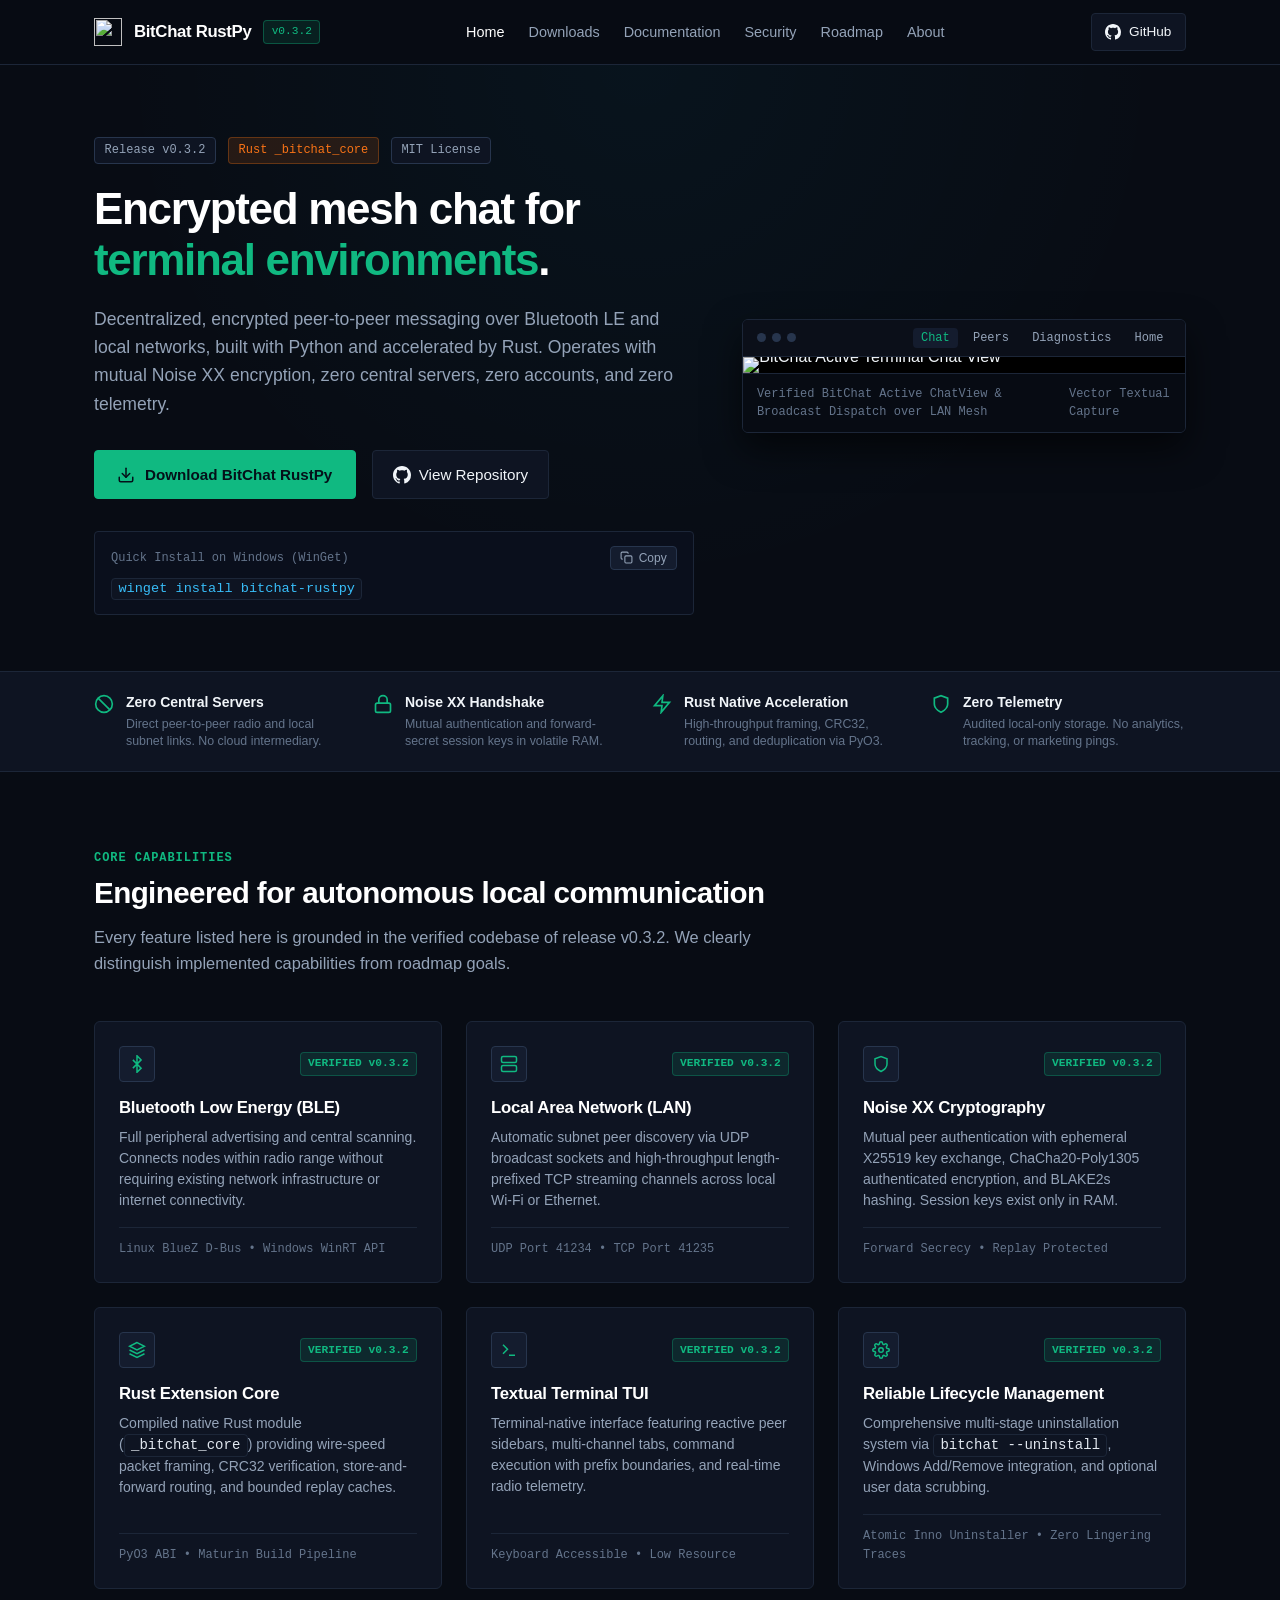
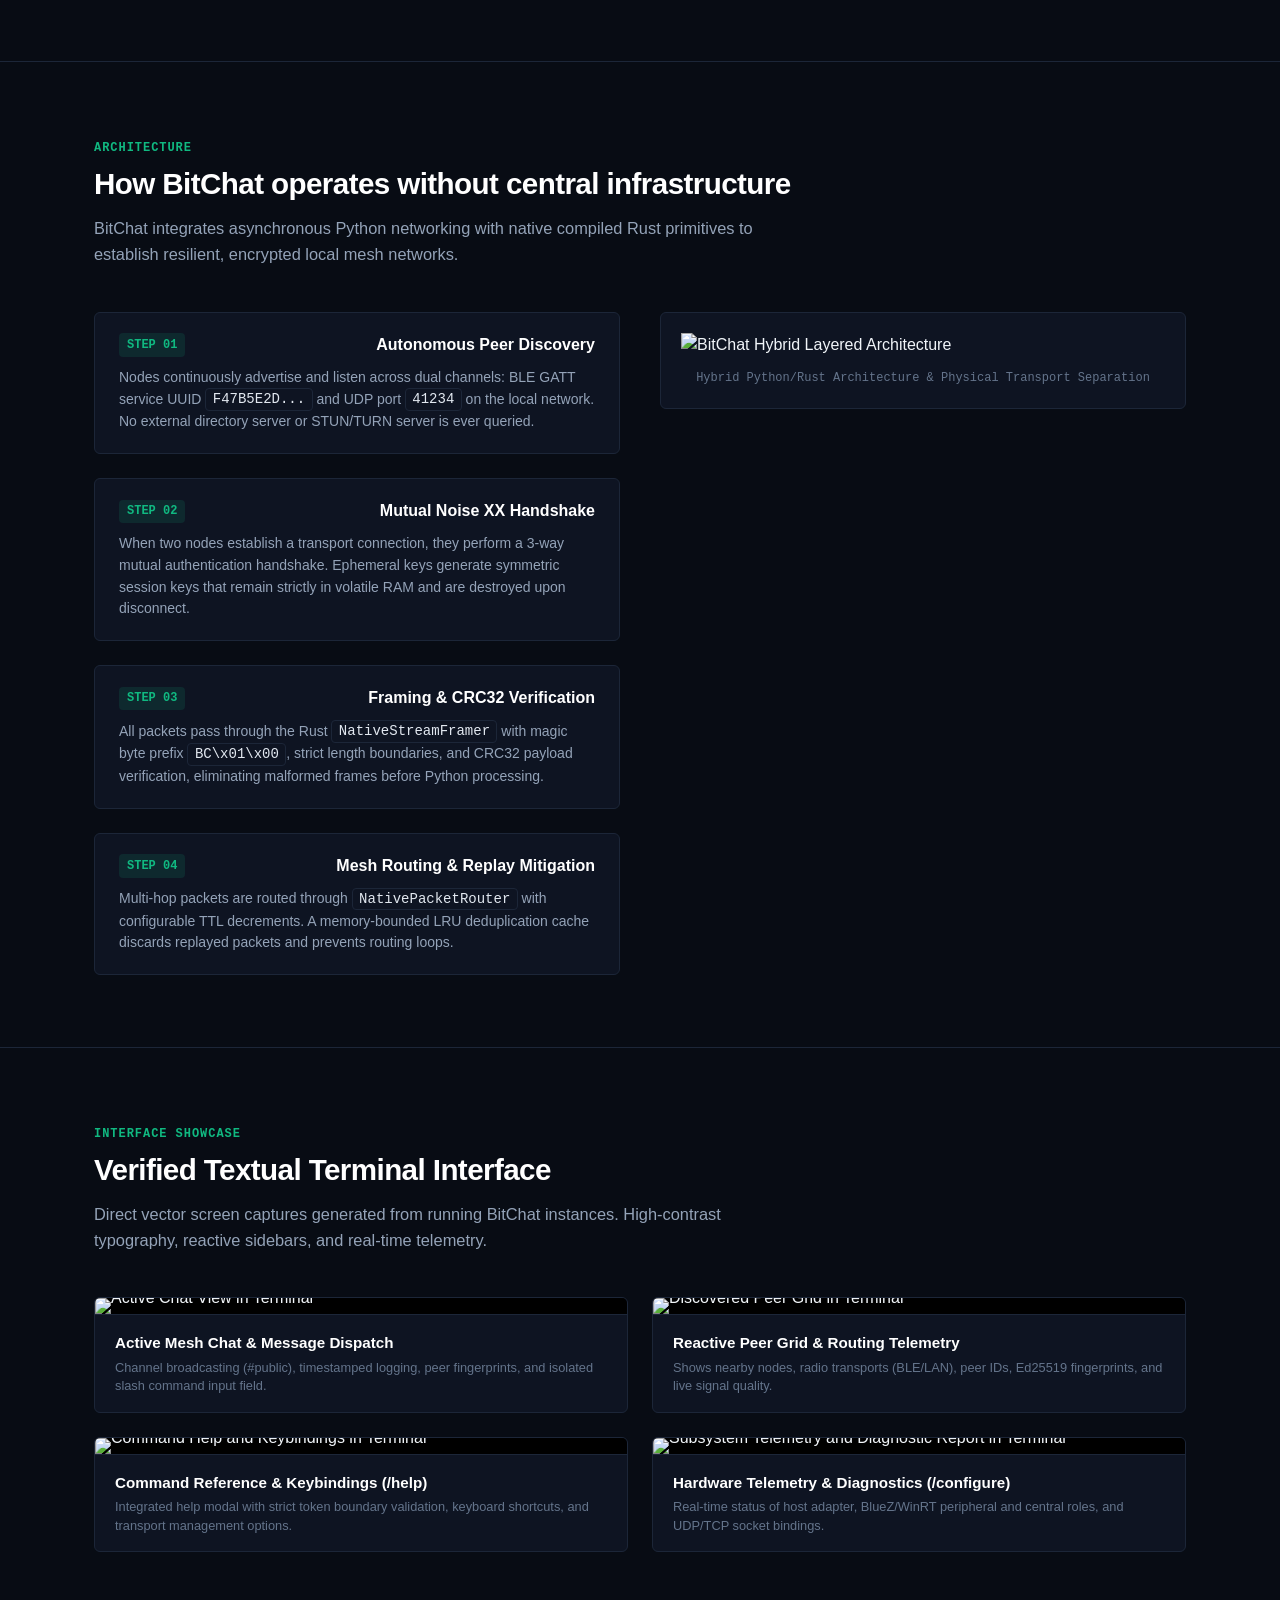
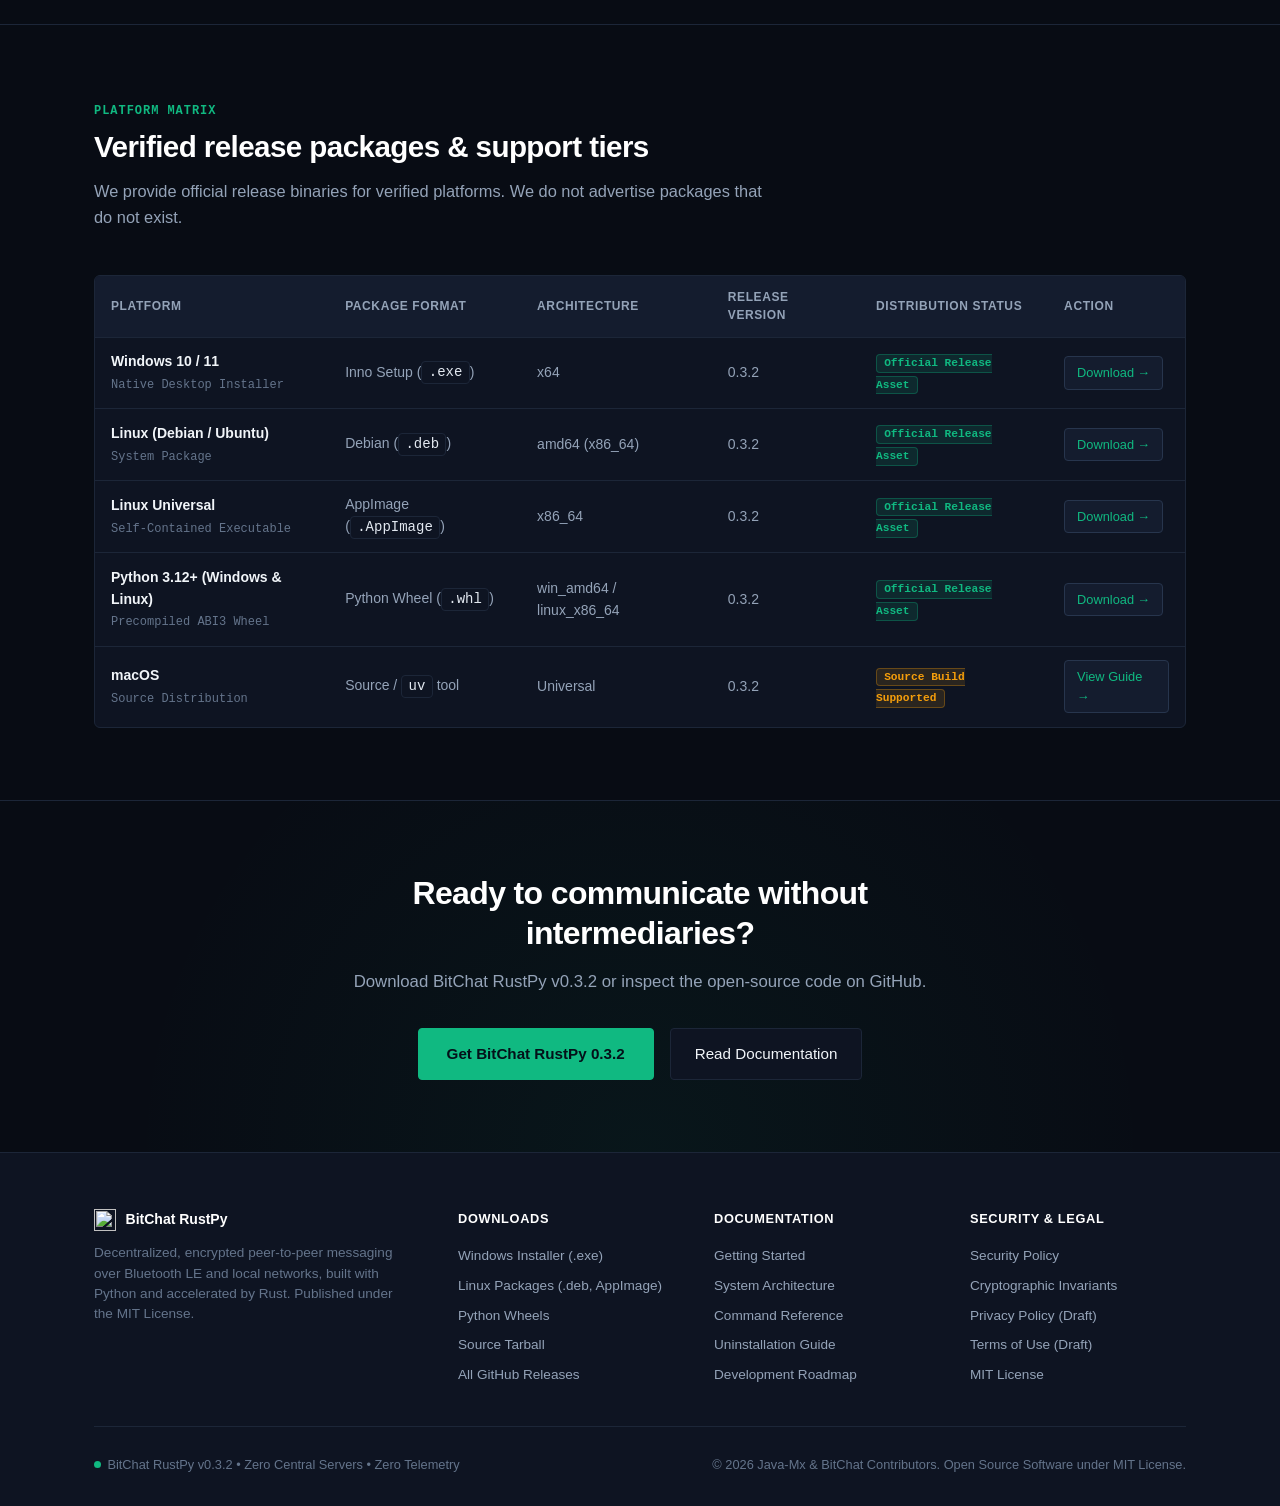
==== commit 9d0b1d68: "feat(release): finalize native Rust Phase 2, synchronize docs, and publish v0.3.2 - Implement Phase " ====
--- a/website/index.html
+++ b/website/index.html
@@ -26,10 +26,10 @@
     "name": "BitChat RustPy",
     "operatingSystem": "Windows, Linux, macOS",
     "applicationCategory": "CommunicationApplication",
-    "softwareVersion": "0.3.1",
+    "softwareVersion": "0.3.2",
     "license": "https://opensource.org/licenses/MIT",
     "url": "https://java-mx.github.io/bitchat-rustpy/",
-    "downloadUrl": "https://github.com/Java-Mx/bitchat-rustpy/releases/tag/v0.3.1",
+    "downloadUrl": "https://github.com/Java-Mx/bitchat-rustpy/releases/tag/v0.3.2",
     "codeRepository": "https://github.com/Java-Mx/bitchat-rustpy",
     "author": {
       "@type": "Organization",
@@ -52,7 +52,7 @@
       <a href="index.html" class="brand-link" aria-label="BitChat RustPy Home">
         <img src="assets/img/brand/bitchat-icon-32.svg" alt="" class="brand-icon" />
         <span class="brand-title">BitChat RustPy</span>
-        <span class="brand-badge">v0.3.1</span>
+        <span class="brand-badge">v0.3.2</span>
       </a>
 
       <nav aria-label="Main Navigation">
@@ -107,7 +107,7 @@
       <div class="container hero-grid">
         <div class="hero-content">
           <div class="hero-meta">
-            <span class="version-pill">Release v0.3.1</span>
+            <span class="version-pill">Release v0.3.2</span>
             <span class="arch-pill">Rust _bitchat_core</span>
             <span class="version-pill">MIT License</span>
           </div>
@@ -233,7 +233,7 @@
           <span class="section-tag">Core Capabilities</span>
           <h2 class="section-title">Engineered for autonomous local communication</h2>
           <p class="section-description">
-            Every feature listed here is grounded in the verified codebase of release v0.3.1. We clearly distinguish implemented capabilities from roadmap goals.
+            Every feature listed here is grounded in the verified codebase of release v0.3.2. We clearly distinguish implemented capabilities from roadmap goals.
           </p>
         </div>
 
@@ -246,7 +246,7 @@
                   <path d="M6.5 6.5l11 11L12 23V1l5.5 5.5-11 11"></path>
                 </svg>
               </div>
-              <span class="feature-badge badge-verified">VERIFIED v0.3.1</span>
+              <span class="feature-badge badge-verified">VERIFIED v0.3.2</span>
             </div>
             <h3 class="feature-title">Bluetooth Low Energy (BLE)</h3>
             <p class="feature-desc">
@@ -268,7 +268,7 @@
                   <line x1="6" y1="18" x2="6.01" y2="18"></line>
                 </svg>
               </div>
-              <span class="feature-badge badge-verified">VERIFIED v0.3.1</span>
+              <span class="feature-badge badge-verified">VERIFIED v0.3.2</span>
             </div>
             <h3 class="feature-title">Local Area Network (LAN)</h3>
             <p class="feature-desc">
@@ -287,7 +287,7 @@
                   <path d="M12 22s8-4 8-10V5l-8-3-8 3v7c0 6 8 10 8 10z"></path>
                 </svg>
               </div>
-              <span class="feature-badge badge-verified">VERIFIED v0.3.1</span>
+              <span class="feature-badge badge-verified">VERIFIED v0.3.2</span>
             </div>
             <h3 class="feature-title">Noise XX Cryptography</h3>
             <p class="feature-desc">
@@ -308,7 +308,7 @@
                   <polyline points="2 12 12 17 22 12"></polyline>
                 </svg>
               </div>
-              <span class="feature-badge badge-verified">VERIFIED v0.3.1</span>
+              <span class="feature-badge badge-verified">VERIFIED v0.3.2</span>
             </div>
             <h3 class="feature-title">Rust Extension Core</h3>
             <p class="feature-desc">
@@ -328,7 +328,7 @@
                   <line x1="12" y1="19" x2="20" y2="19"></line>
                 </svg>
               </div>
-              <span class="feature-badge badge-verified">VERIFIED v0.3.1</span>
+              <span class="feature-badge badge-verified">VERIFIED v0.3.2</span>
             </div>
             <h3 class="feature-title">Textual Terminal TUI</h3>
             <p class="feature-desc">
@@ -348,7 +348,7 @@
                   <path d="M19.4 15a1.65 1.65 0 0 0 .33 1.82l.06.06a2 2 0 0 1 0 2.83 2 2 0 0 1-2.83 0l-.06-.06a1.65 1.65 0 0 0-1.82-.33 1.65 1.65 0 0 0-1 1.51V21a2 2 0 0 1-2 2 2 2 0 0 1-2-2v-.09A1.65 1.65 0 0 0 9 19.4a1.65 1.65 0 0 0-1.82.33l-.06.06a2 2 0 0 1-2.83 0 2 2 0 0 1 0-2.83l.06-.06a1.65 1.65 0 0 0 .33-1.82 1.65 1.65 0 0 0-1.51-1H3a2 2 0 0 1-2-2 2 2 0 0 1 2-2h.09A1.65 1.65 0 0 0 4.6 9a1.65 1.65 0 0 0-.33-1.82l-.06-.06a2 2 0 0 1 0-2.83 2 2 0 0 1 2.83 0l.06.06a1.65 1.65 0 0 0 1.82.33H9a1.65 1.65 0 0 0 1-1.51V3a2 2 0 0 1 2-2 2 2 0 0 1 2 2v.09a1.65 1.65 0 0 0 1 1.51 1.65 1.65 0 0 0 1.82-.33l.06-.06a2 2 0 0 1 2.83 0 2 2 0 0 1 0 2.83l-.06.06a1.65 1.65 0 0 0-.33 1.82V9a1.65 1.65 0 0 0 1.51 1H21a2 2 0 0 1 2 2 2 2 0 0 1-2 2h-.09a1.65 1.65 0 0 0-1.51 1z"></path>
                 </svg>
               </div>
-              <span class="feature-badge badge-verified">VERIFIED v0.3.1</span>
+              <span class="feature-badge badge-verified">VERIFIED v0.3.2</span>
             </div>
             <h3 class="feature-title">Reliable Lifecycle Management</h3>
             <p class="feature-desc">
@@ -510,7 +510,7 @@
                 </td>
                 <td>Inno Setup (<code>.exe</code>)</td>
                 <td>x64</td>
-                <td>0.3.1</td>
+                <td>0.3.2</td>
                 <td><span class="feature-badge badge-verified">Official Release Asset</span></td>
                 <td><a href="downloads.html#windows" class="btn-table-dl">Download &rarr;</a></td>
               </tr>
@@ -521,7 +521,7 @@
                 </td>
                 <td>Debian (<code>.deb</code>)</td>
                 <td>amd64 (x86_64)</td>
-                <td>0.3.1</td>
+                <td>0.3.2</td>
                 <td><span class="feature-badge badge-verified">Official Release Asset</span></td>
                 <td><a href="downloads.html#linux" class="btn-table-dl">Download &rarr;</a></td>
               </tr>
@@ -532,7 +532,7 @@
                 </td>
                 <td>AppImage (<code>.AppImage</code>)</td>
                 <td>x86_64</td>
-                <td>0.3.1</td>
+                <td>0.3.2</td>
                 <td><span class="feature-badge badge-verified">Official Release Asset</span></td>
                 <td><a href="downloads.html#linux" class="btn-table-dl">Download &rarr;</a></td>
               </tr>
@@ -543,7 +543,7 @@
                 </td>
                 <td>Python Wheel (<code>.whl</code>)</td>
                 <td>win_amd64 / linux_x86_64</td>
-                <td>0.3.1</td>
+                <td>0.3.2</td>
                 <td><span class="feature-badge badge-verified">Official Release Asset</span></td>
                 <td><a href="downloads.html#wheels" class="btn-table-dl">Download &rarr;</a></td>
               </tr>
@@ -554,7 +554,7 @@
                 </td>
                 <td>Source / <code>uv</code> tool</td>
                 <td>Universal</td>
-                <td>0.3.1</td>
+                <td>0.3.2</td>
                 <td><span class="feature-badge badge-planned">Source Build Supported</span></td>
                 <td><a href="docs.html#macos" class="btn-table-dl">View Guide &rarr;</a></td>
               </tr>
@@ -569,11 +569,11 @@
       <div class="container" style="text-align: center; max-width: 640px; margin: 0 auto;">
         <h2 class="section-title" style="font-size: 2rem; margin-bottom: 1rem;">Ready to communicate without intermediaries?</h2>
         <p style="margin-bottom: 2rem; font-size: 1.05rem;">
-          Download BitChat RustPy v0.3.1 or inspect the open-source code on GitHub.
+          Download BitChat RustPy v0.3.2 or inspect the open-source code on GitHub.
         </p>
         <div style="display: flex; justify-content: center; gap: 1rem; flex-wrap: wrap;">
           <a href="downloads.html" class="btn-primary" style="padding: 0.85rem 1.75rem;">
-            <span>Get BitChat RustPy 0.3.1</span>
+            <span>Get BitChat RustPy 0.3.2</span>
           </a>
           <a href="docs.html" class="btn-secondary" style="padding: 0.85rem 1.5rem;">
             <span>Read Documentation</span>
@@ -634,7 +634,7 @@
       <div class="footer-bottom">
         <div class="footer-status-indicator">
           <span class="status-dot"></span>
-          <span>BitChat RustPy v0.3.1 &bull; Zero Central Servers &bull; Zero Telemetry</span>
+          <span>BitChat RustPy v0.3.2 &bull; Zero Central Servers &bull; Zero Telemetry</span>
         </div>
         <div>
           &copy; 2026 Java-Mx &amp; BitChat Contributors. Open Source Software under MIT License.
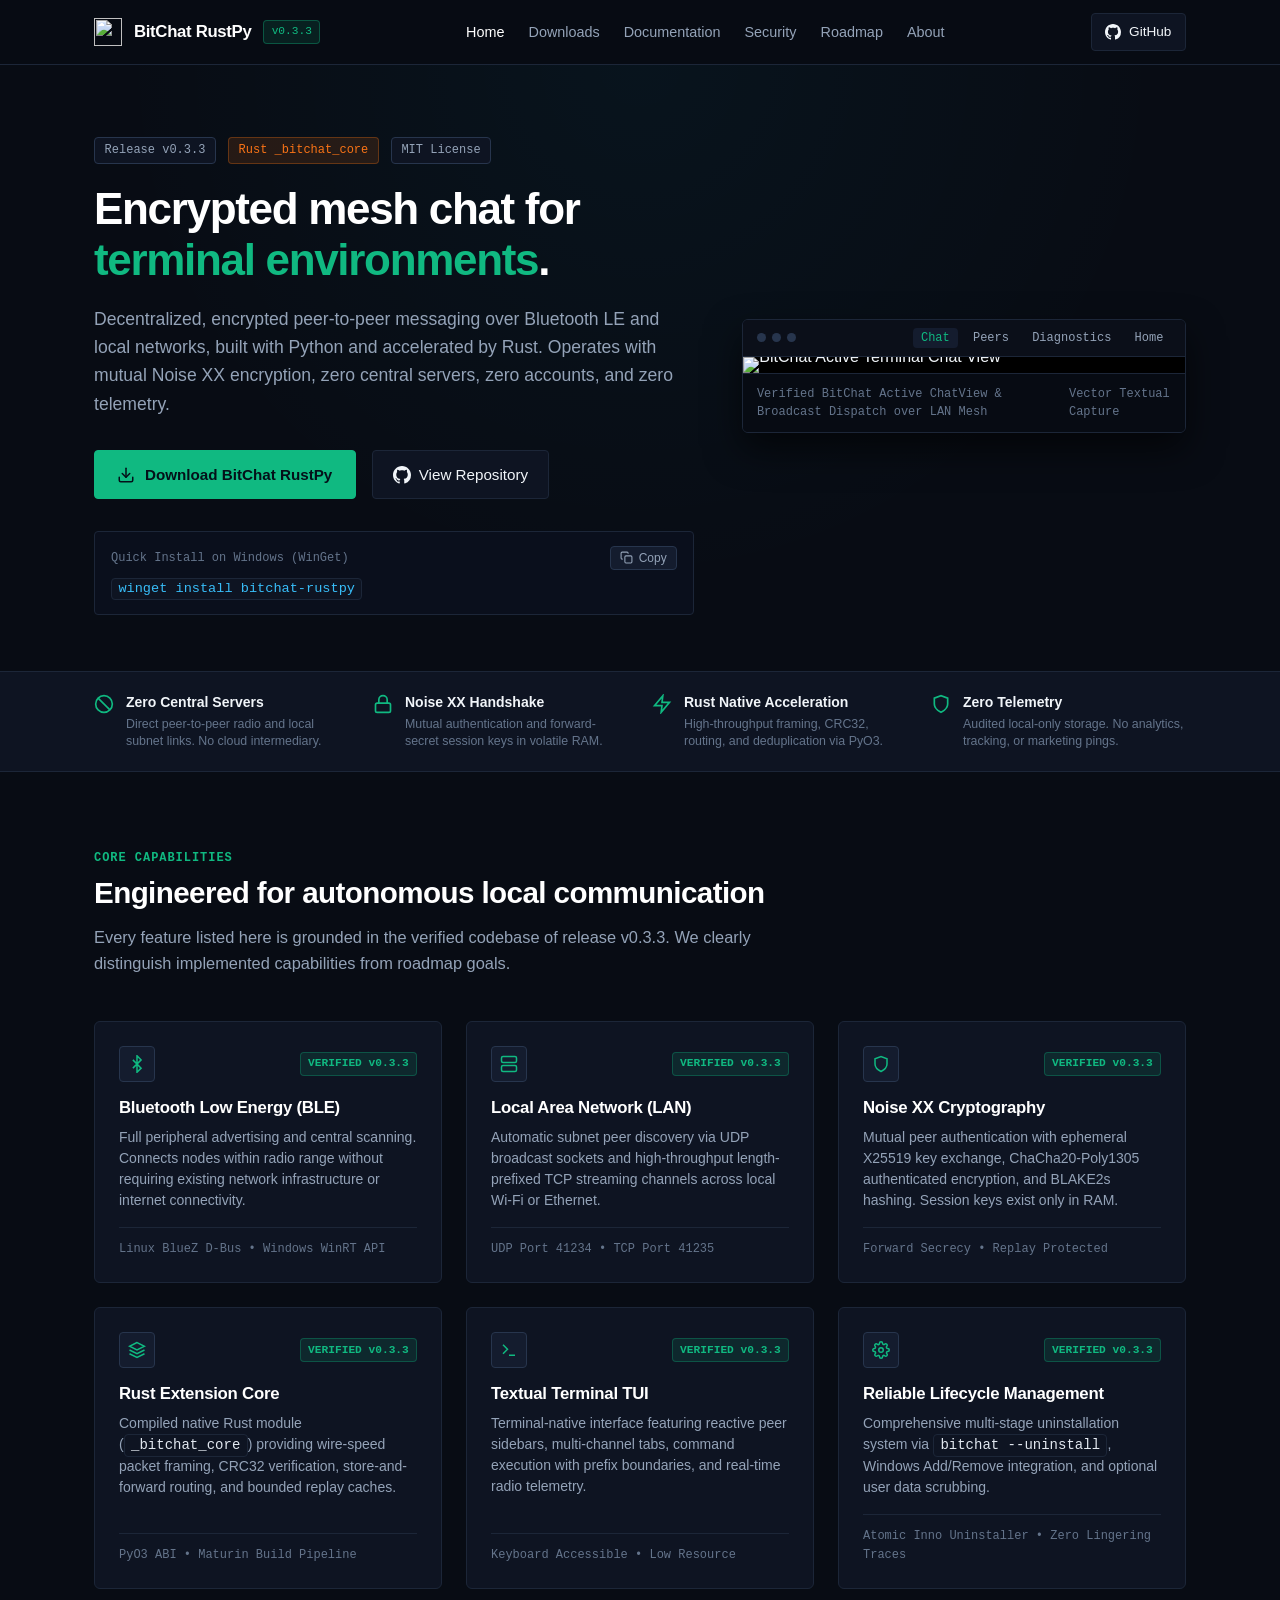
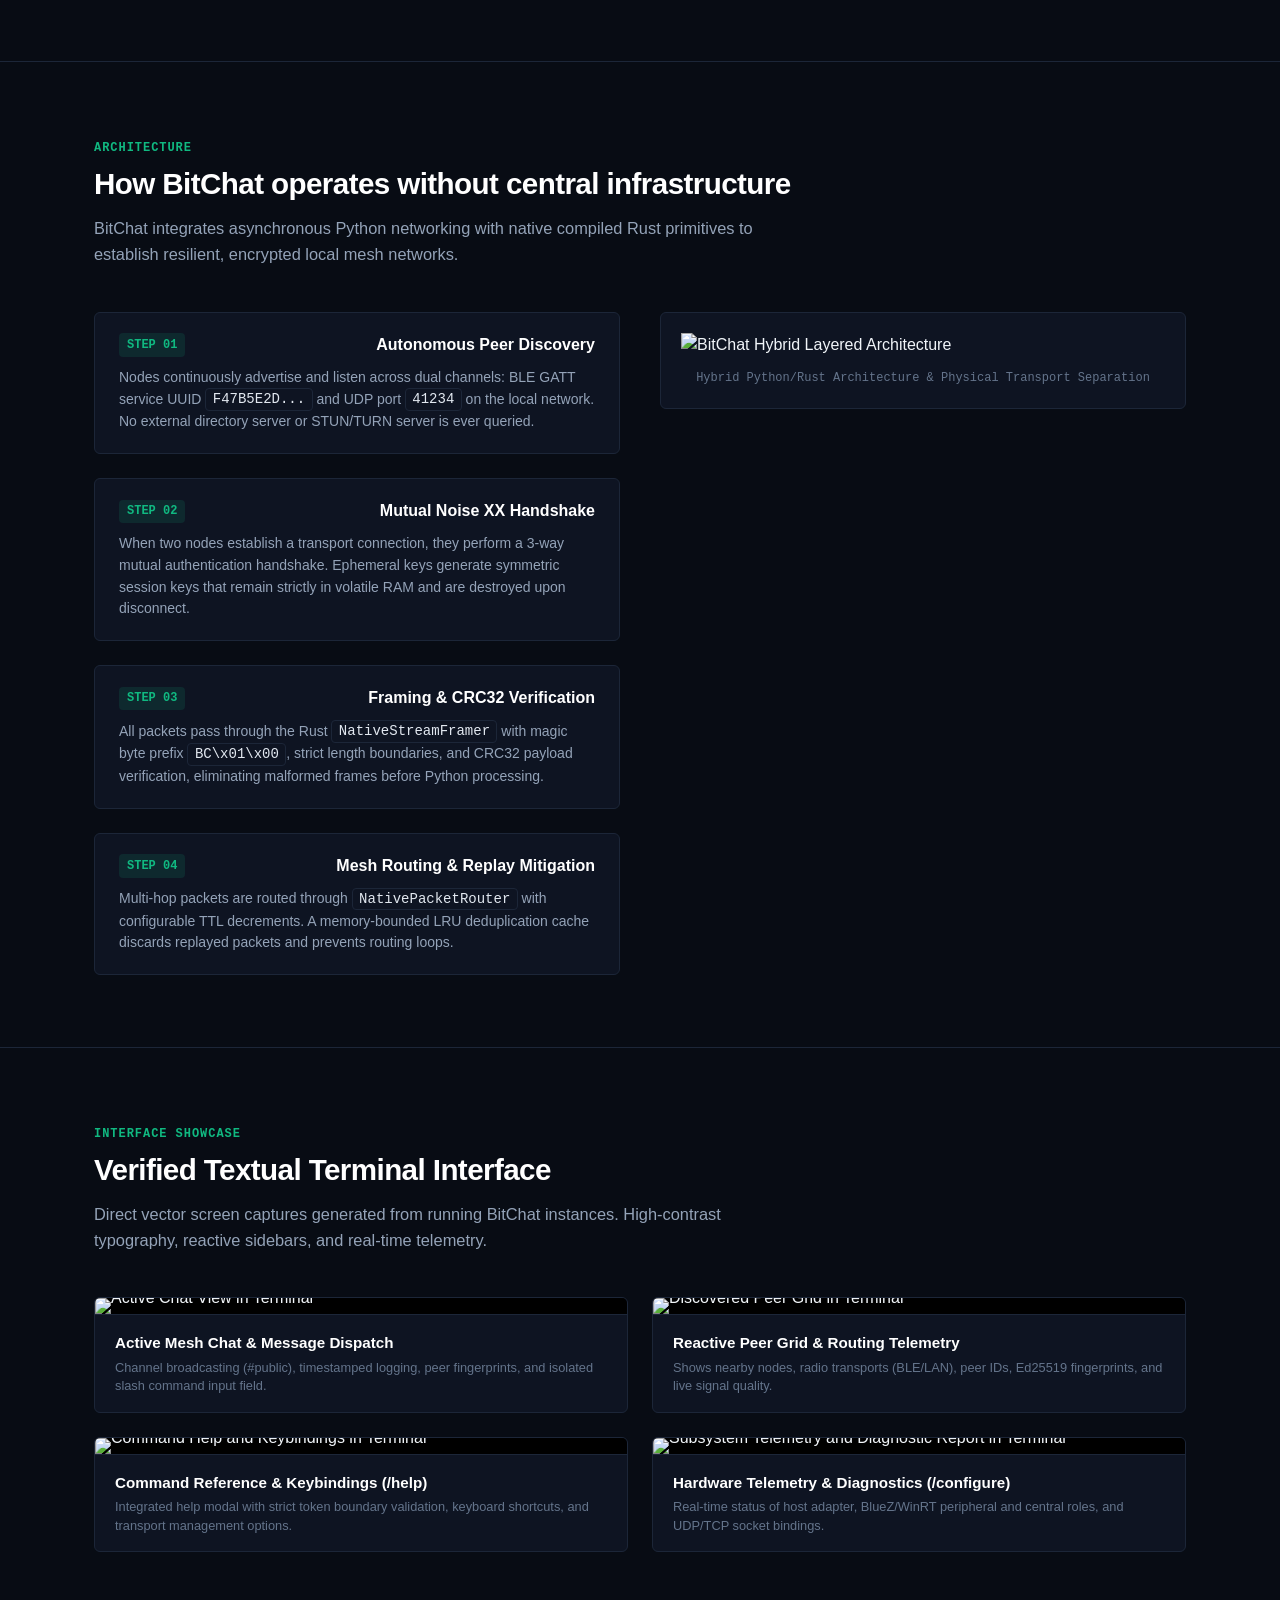
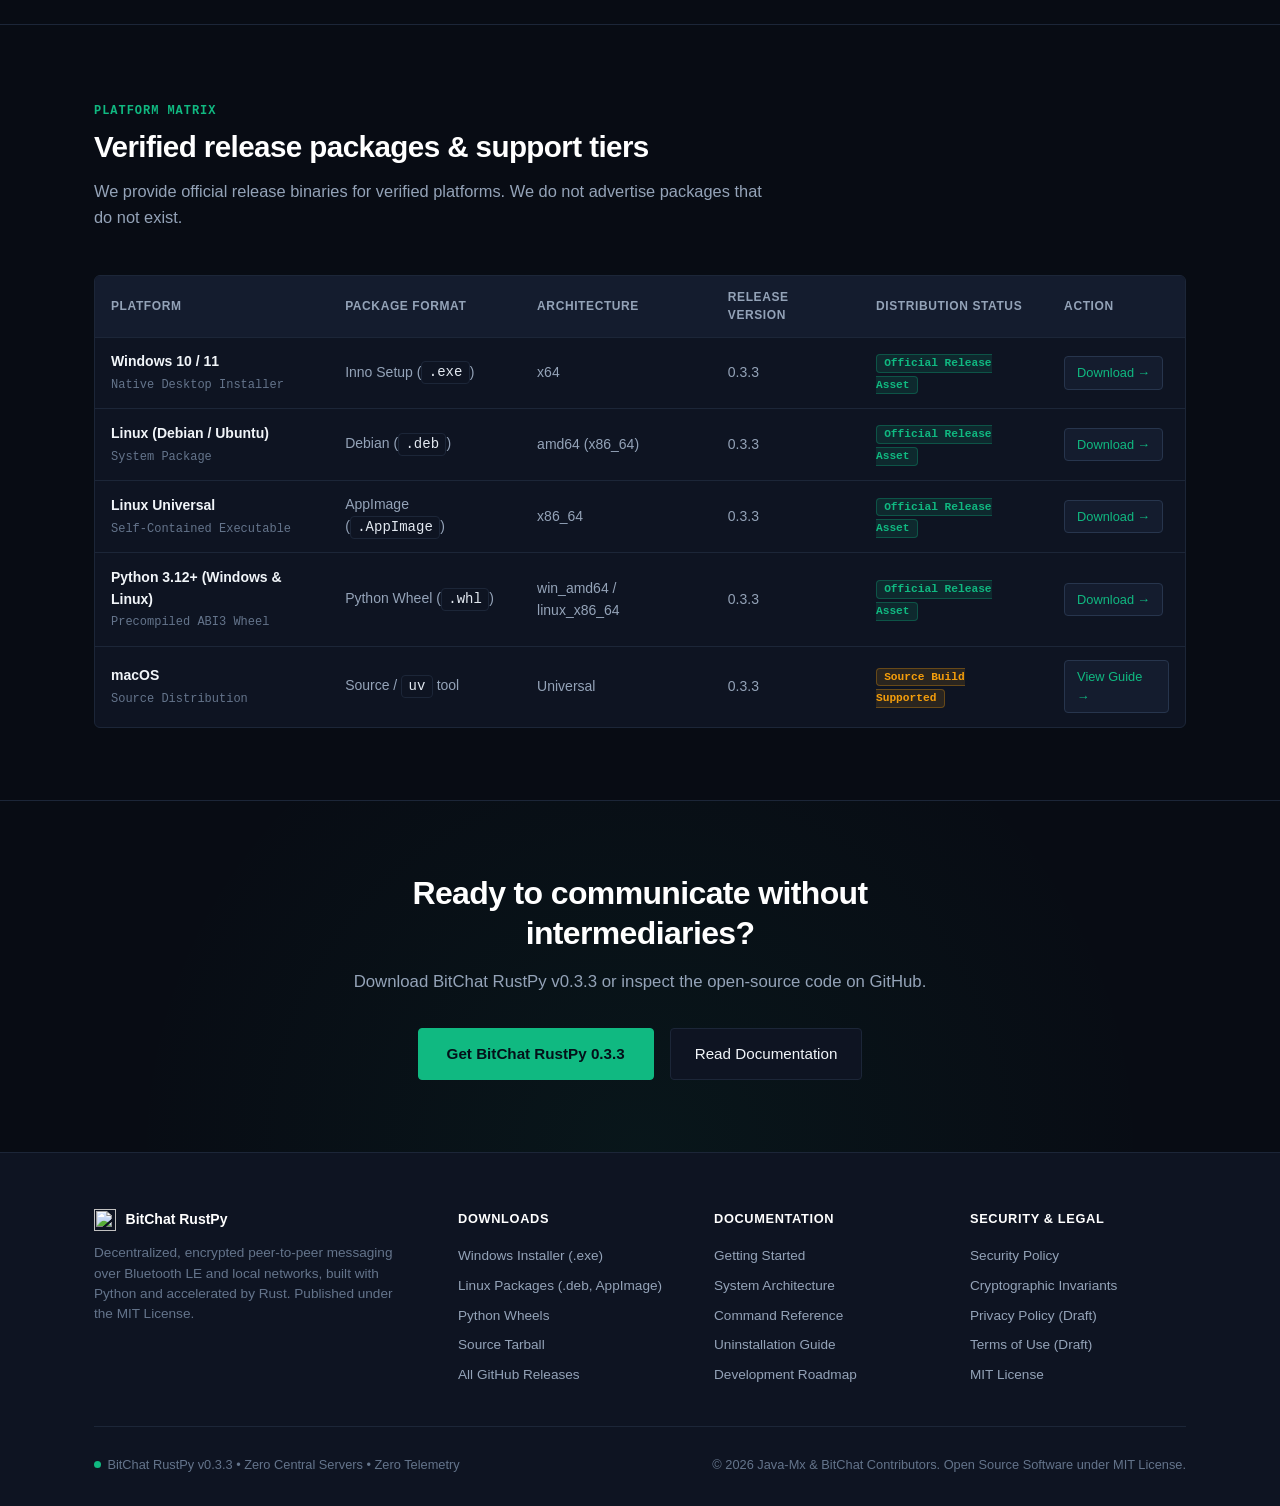
==== commit e87685c5: "feat(protocol): integrate authoritative Rust Noise XX, NativeProtocolEngine, and release v0.3.3" ====
--- a/website/index.html
+++ b/website/index.html
@@ -26,10 +26,10 @@
     "name": "BitChat RustPy",
     "operatingSystem": "Windows, Linux, macOS",
     "applicationCategory": "CommunicationApplication",
-    "softwareVersion": "0.3.2",
+    "softwareVersion": "0.3.3",
     "license": "https://opensource.org/licenses/MIT",
     "url": "https://java-mx.github.io/bitchat-rustpy/",
-    "downloadUrl": "https://github.com/Java-Mx/bitchat-rustpy/releases/tag/v0.3.2",
+    "downloadUrl": "https://github.com/Java-Mx/bitchat-rustpy/releases/tag/v0.3.3",
     "codeRepository": "https://github.com/Java-Mx/bitchat-rustpy",
     "author": {
       "@type": "Organization",
@@ -52,7 +52,7 @@
       <a href="index.html" class="brand-link" aria-label="BitChat RustPy Home">
         <img src="assets/img/brand/bitchat-icon-32.svg" alt="" class="brand-icon" />
         <span class="brand-title">BitChat RustPy</span>
-        <span class="brand-badge">v0.3.2</span>
+        <span class="brand-badge">v0.3.3</span>
       </a>
 
       <nav aria-label="Main Navigation">
@@ -107,7 +107,7 @@
       <div class="container hero-grid">
         <div class="hero-content">
           <div class="hero-meta">
-            <span class="version-pill">Release v0.3.2</span>
+            <span class="version-pill">Release v0.3.3</span>
             <span class="arch-pill">Rust _bitchat_core</span>
             <span class="version-pill">MIT License</span>
           </div>
@@ -233,7 +233,7 @@
           <span class="section-tag">Core Capabilities</span>
           <h2 class="section-title">Engineered for autonomous local communication</h2>
           <p class="section-description">
-            Every feature listed here is grounded in the verified codebase of release v0.3.2. We clearly distinguish implemented capabilities from roadmap goals.
+            Every feature listed here is grounded in the verified codebase of release v0.3.3. We clearly distinguish implemented capabilities from roadmap goals.
           </p>
         </div>
 
@@ -246,7 +246,7 @@
                   <path d="M6.5 6.5l11 11L12 23V1l5.5 5.5-11 11"></path>
                 </svg>
               </div>
-              <span class="feature-badge badge-verified">VERIFIED v0.3.2</span>
+              <span class="feature-badge badge-verified">VERIFIED v0.3.3</span>
             </div>
             <h3 class="feature-title">Bluetooth Low Energy (BLE)</h3>
             <p class="feature-desc">
@@ -268,7 +268,7 @@
                   <line x1="6" y1="18" x2="6.01" y2="18"></line>
                 </svg>
               </div>
-              <span class="feature-badge badge-verified">VERIFIED v0.3.2</span>
+              <span class="feature-badge badge-verified">VERIFIED v0.3.3</span>
             </div>
             <h3 class="feature-title">Local Area Network (LAN)</h3>
             <p class="feature-desc">
@@ -287,7 +287,7 @@
                   <path d="M12 22s8-4 8-10V5l-8-3-8 3v7c0 6 8 10 8 10z"></path>
                 </svg>
               </div>
-              <span class="feature-badge badge-verified">VERIFIED v0.3.2</span>
+              <span class="feature-badge badge-verified">VERIFIED v0.3.3</span>
             </div>
             <h3 class="feature-title">Noise XX Cryptography</h3>
             <p class="feature-desc">
@@ -308,7 +308,7 @@
                   <polyline points="2 12 12 17 22 12"></polyline>
                 </svg>
               </div>
-              <span class="feature-badge badge-verified">VERIFIED v0.3.2</span>
+              <span class="feature-badge badge-verified">VERIFIED v0.3.3</span>
             </div>
             <h3 class="feature-title">Rust Extension Core</h3>
             <p class="feature-desc">
@@ -328,7 +328,7 @@
                   <line x1="12" y1="19" x2="20" y2="19"></line>
                 </svg>
               </div>
-              <span class="feature-badge badge-verified">VERIFIED v0.3.2</span>
+              <span class="feature-badge badge-verified">VERIFIED v0.3.3</span>
             </div>
             <h3 class="feature-title">Textual Terminal TUI</h3>
             <p class="feature-desc">
@@ -348,7 +348,7 @@
                   <path d="M19.4 15a1.65 1.65 0 0 0 .33 1.82l.06.06a2 2 0 0 1 0 2.83 2 2 0 0 1-2.83 0l-.06-.06a1.65 1.65 0 0 0-1.82-.33 1.65 1.65 0 0 0-1 1.51V21a2 2 0 0 1-2 2 2 2 0 0 1-2-2v-.09A1.65 1.65 0 0 0 9 19.4a1.65 1.65 0 0 0-1.82.33l-.06.06a2 2 0 0 1-2.83 0 2 2 0 0 1 0-2.83l.06-.06a1.65 1.65 0 0 0 .33-1.82 1.65 1.65 0 0 0-1.51-1H3a2 2 0 0 1-2-2 2 2 0 0 1 2-2h.09A1.65 1.65 0 0 0 4.6 9a1.65 1.65 0 0 0-.33-1.82l-.06-.06a2 2 0 0 1 0-2.83 2 2 0 0 1 2.83 0l.06.06a1.65 1.65 0 0 0 1.82.33H9a1.65 1.65 0 0 0 1-1.51V3a2 2 0 0 1 2-2 2 2 0 0 1 2 2v.09a1.65 1.65 0 0 0 1 1.51 1.65 1.65 0 0 0 1.82-.33l.06-.06a2 2 0 0 1 2.83 0 2 2 0 0 1 0 2.83l-.06.06a1.65 1.65 0 0 0-.33 1.82V9a1.65 1.65 0 0 0 1.51 1H21a2 2 0 0 1 2 2 2 2 0 0 1-2 2h-.09a1.65 1.65 0 0 0-1.51 1z"></path>
                 </svg>
               </div>
-              <span class="feature-badge badge-verified">VERIFIED v0.3.2</span>
+              <span class="feature-badge badge-verified">VERIFIED v0.3.3</span>
             </div>
             <h3 class="feature-title">Reliable Lifecycle Management</h3>
             <p class="feature-desc">
@@ -510,7 +510,7 @@
                 </td>
                 <td>Inno Setup (<code>.exe</code>)</td>
                 <td>x64</td>
-                <td>0.3.2</td>
+                <td>0.3.3</td>
                 <td><span class="feature-badge badge-verified">Official Release Asset</span></td>
                 <td><a href="downloads.html#windows" class="btn-table-dl">Download &rarr;</a></td>
               </tr>
@@ -521,7 +521,7 @@
                 </td>
                 <td>Debian (<code>.deb</code>)</td>
                 <td>amd64 (x86_64)</td>
-                <td>0.3.2</td>
+                <td>0.3.3</td>
                 <td><span class="feature-badge badge-verified">Official Release Asset</span></td>
                 <td><a href="downloads.html#linux" class="btn-table-dl">Download &rarr;</a></td>
               </tr>
@@ -532,7 +532,7 @@
                 </td>
                 <td>AppImage (<code>.AppImage</code>)</td>
                 <td>x86_64</td>
-                <td>0.3.2</td>
+                <td>0.3.3</td>
                 <td><span class="feature-badge badge-verified">Official Release Asset</span></td>
                 <td><a href="downloads.html#linux" class="btn-table-dl">Download &rarr;</a></td>
               </tr>
@@ -543,7 +543,7 @@
                 </td>
                 <td>Python Wheel (<code>.whl</code>)</td>
                 <td>win_amd64 / linux_x86_64</td>
-                <td>0.3.2</td>
+                <td>0.3.3</td>
                 <td><span class="feature-badge badge-verified">Official Release Asset</span></td>
                 <td><a href="downloads.html#wheels" class="btn-table-dl">Download &rarr;</a></td>
               </tr>
@@ -554,7 +554,7 @@
                 </td>
                 <td>Source / <code>uv</code> tool</td>
                 <td>Universal</td>
-                <td>0.3.2</td>
+                <td>0.3.3</td>
                 <td><span class="feature-badge badge-planned">Source Build Supported</span></td>
                 <td><a href="docs.html#macos" class="btn-table-dl">View Guide &rarr;</a></td>
               </tr>
@@ -569,11 +569,11 @@
       <div class="container" style="text-align: center; max-width: 640px; margin: 0 auto;">
         <h2 class="section-title" style="font-size: 2rem; margin-bottom: 1rem;">Ready to communicate without intermediaries?</h2>
         <p style="margin-bottom: 2rem; font-size: 1.05rem;">
-          Download BitChat RustPy v0.3.2 or inspect the open-source code on GitHub.
+          Download BitChat RustPy v0.3.3 or inspect the open-source code on GitHub.
         </p>
         <div style="display: flex; justify-content: center; gap: 1rem; flex-wrap: wrap;">
           <a href="downloads.html" class="btn-primary" style="padding: 0.85rem 1.75rem;">
-            <span>Get BitChat RustPy 0.3.2</span>
+            <span>Get BitChat RustPy 0.3.3</span>
           </a>
           <a href="docs.html" class="btn-secondary" style="padding: 0.85rem 1.5rem;">
             <span>Read Documentation</span>
@@ -634,7 +634,7 @@
       <div class="footer-bottom">
         <div class="footer-status-indicator">
           <span class="status-dot"></span>
-          <span>BitChat RustPy v0.3.2 &bull; Zero Central Servers &bull; Zero Telemetry</span>
+          <span>BitChat RustPy v0.3.3 &bull; Zero Central Servers &bull; Zero Telemetry</span>
         </div>
         <div>
           &copy; 2026 Java-Mx &amp; BitChat Contributors. Open Source Software under MIT License.
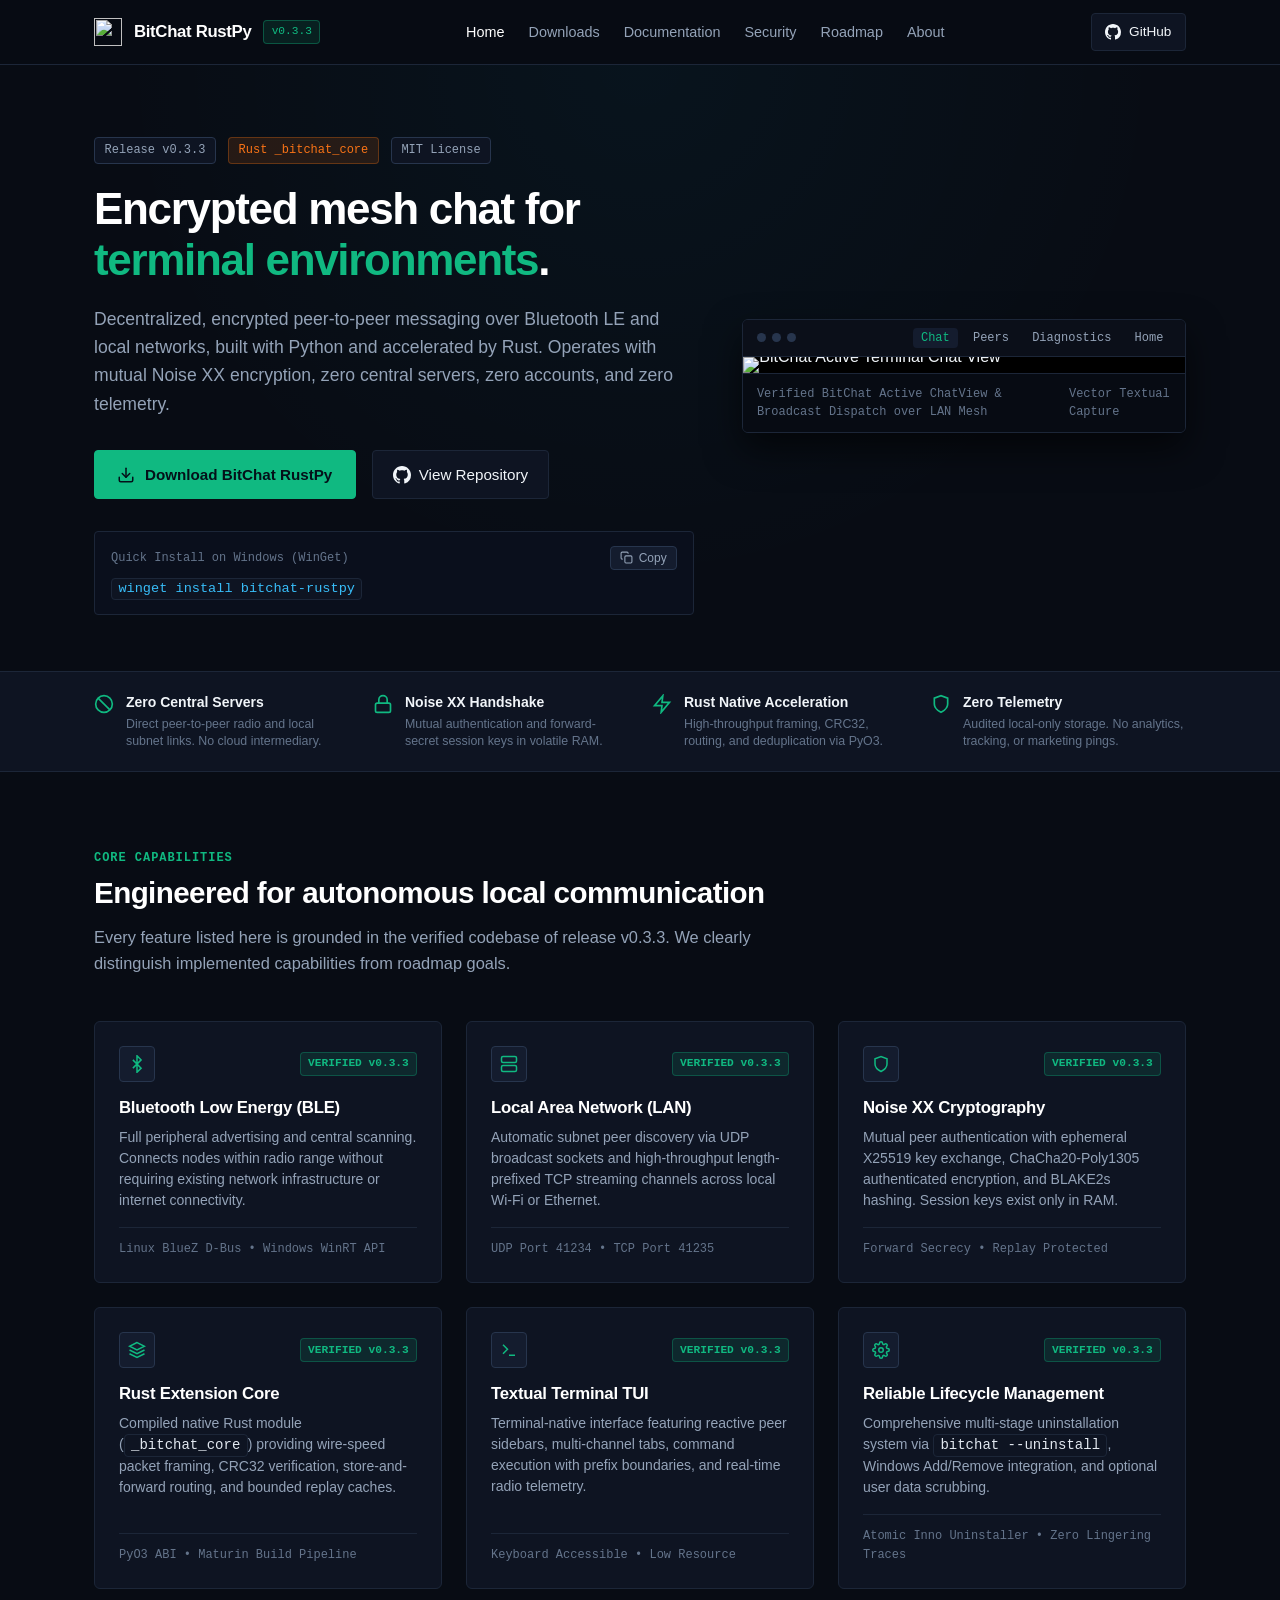
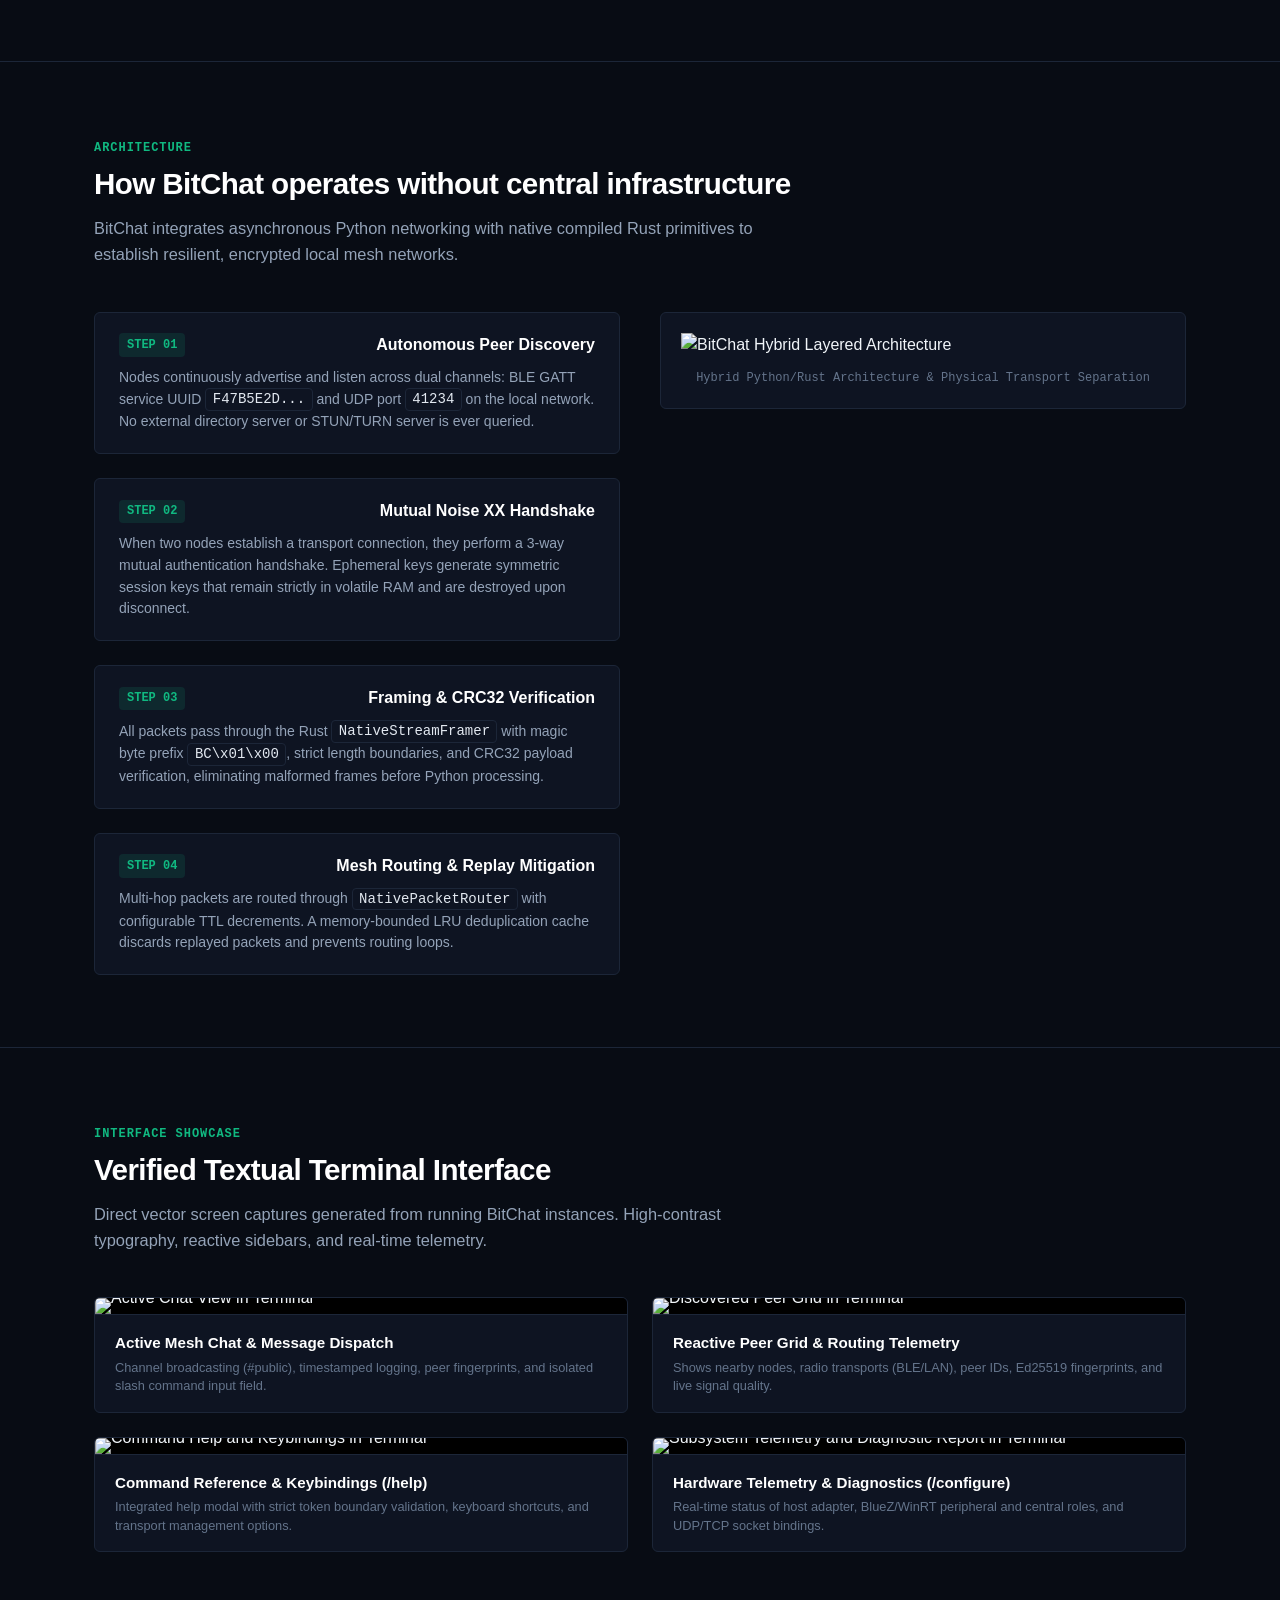
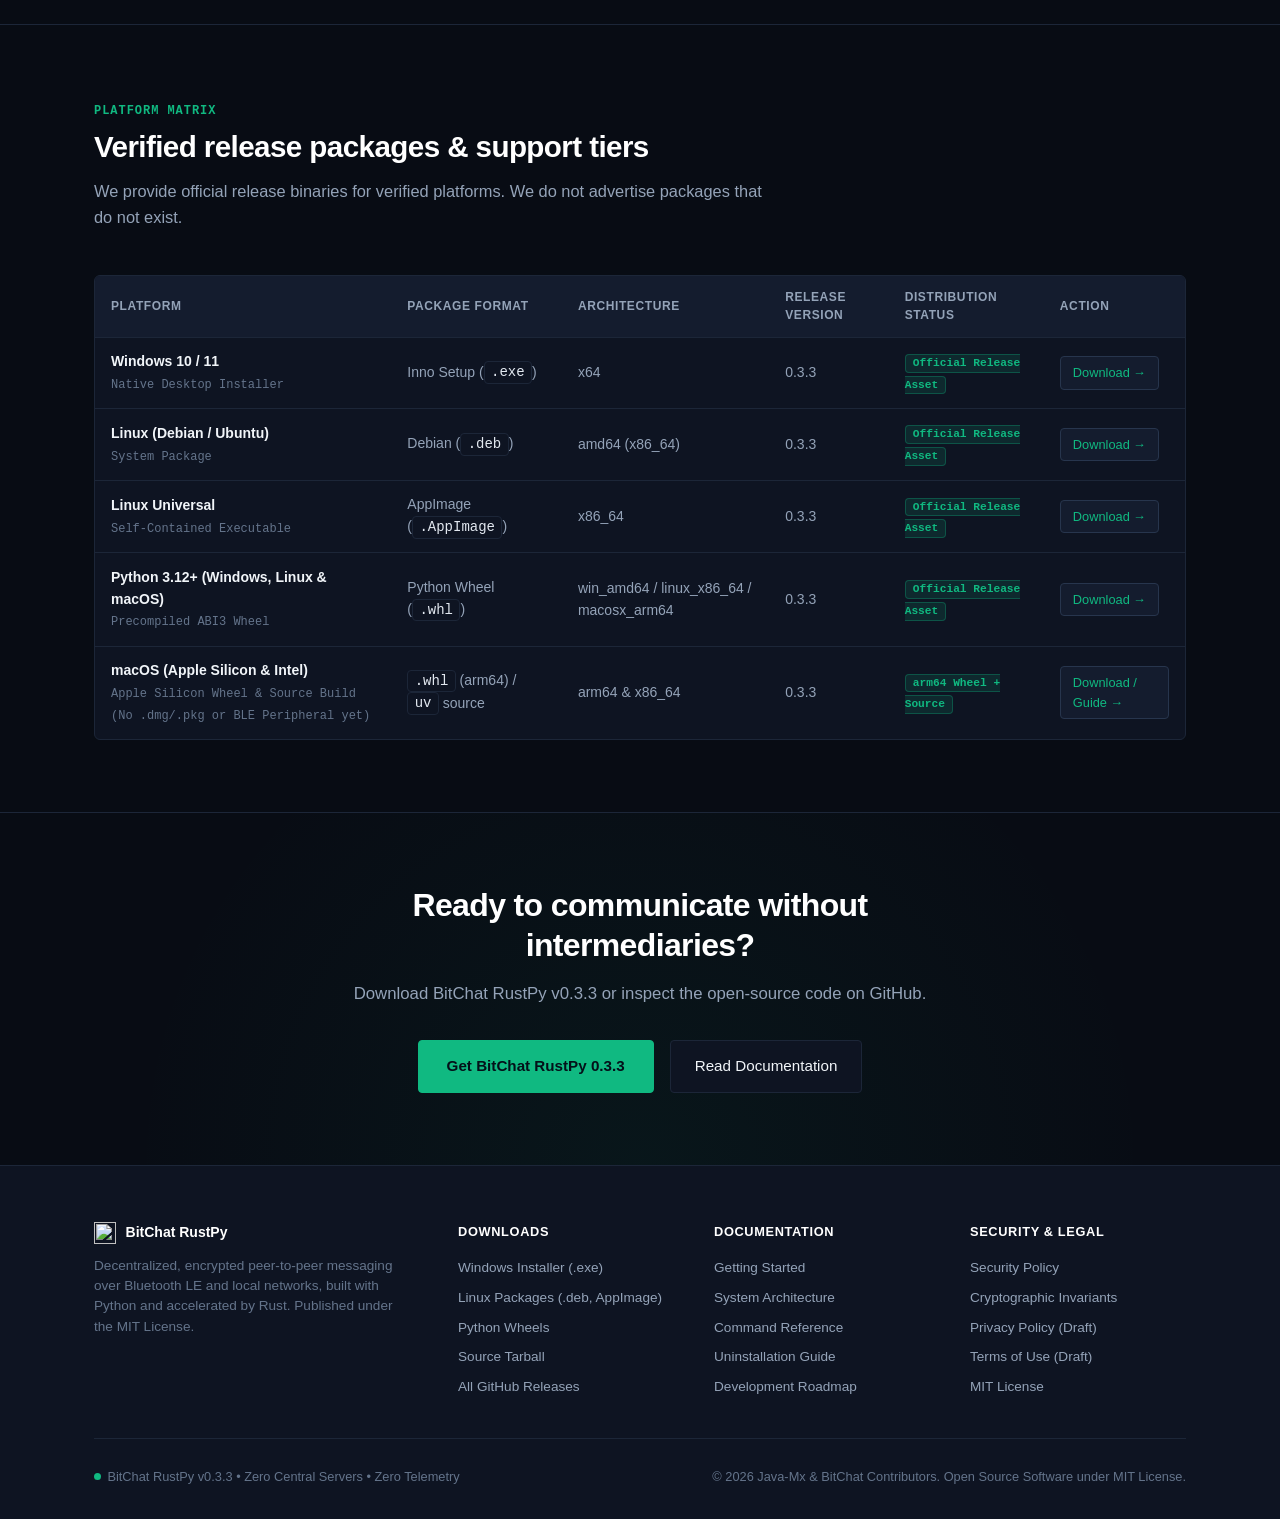
==== commit 98b19869: "docs(release): complete v0.3.3 release notes and Rust migration impact report" ====
--- a/website/index.html
+++ b/website/index.html
@@ -538,25 +538,25 @@
               </tr>
               <tr>
                 <td>
-                  <span class="pkg-title">Python 3.12+ (Windows &amp; Linux)</span>
+                  <span class="pkg-title">Python 3.12+ (Windows, Linux &amp; macOS)</span>
                   <span class="pkg-format">Precompiled ABI3 Wheel</span>
                 </td>
                 <td>Python Wheel (<code>.whl</code>)</td>
-                <td>win_amd64 / linux_x86_64</td>
+                <td>win_amd64 / linux_x86_64 / macosx_arm64</td>
                 <td>0.3.3</td>
                 <td><span class="feature-badge badge-verified">Official Release Asset</span></td>
                 <td><a href="downloads.html#wheels" class="btn-table-dl">Download &rarr;</a></td>
               </tr>
               <tr>
                 <td>
-                  <span class="pkg-title">macOS</span>
-                  <span class="pkg-format">Source Distribution</span>
+                  <span class="pkg-title">macOS (Apple Silicon &amp; Intel)</span>
+                  <span class="pkg-format">Apple Silicon Wheel &amp; Source Build (No .dmg/.pkg or BLE Peripheral yet)</span>
                 </td>
-                <td>Source / <code>uv</code> tool</td>
-                <td>Universal</td>
+                <td><code>.whl</code> (arm64) / <code>uv</code> source</td>
+                <td>arm64 &amp; x86_64</td>
                 <td>0.3.3</td>
-                <td><span class="feature-badge badge-planned">Source Build Supported</span></td>
-                <td><a href="docs.html#macos" class="btn-table-dl">View Guide &rarr;</a></td>
+                <td><span class="feature-badge badge-verified">arm64 Wheel + Source</span></td>
+                <td><a href="downloads.html#macos" class="btn-table-dl">Download / Guide &rarr;</a></td>
               </tr>
             </tbody>
           </table>
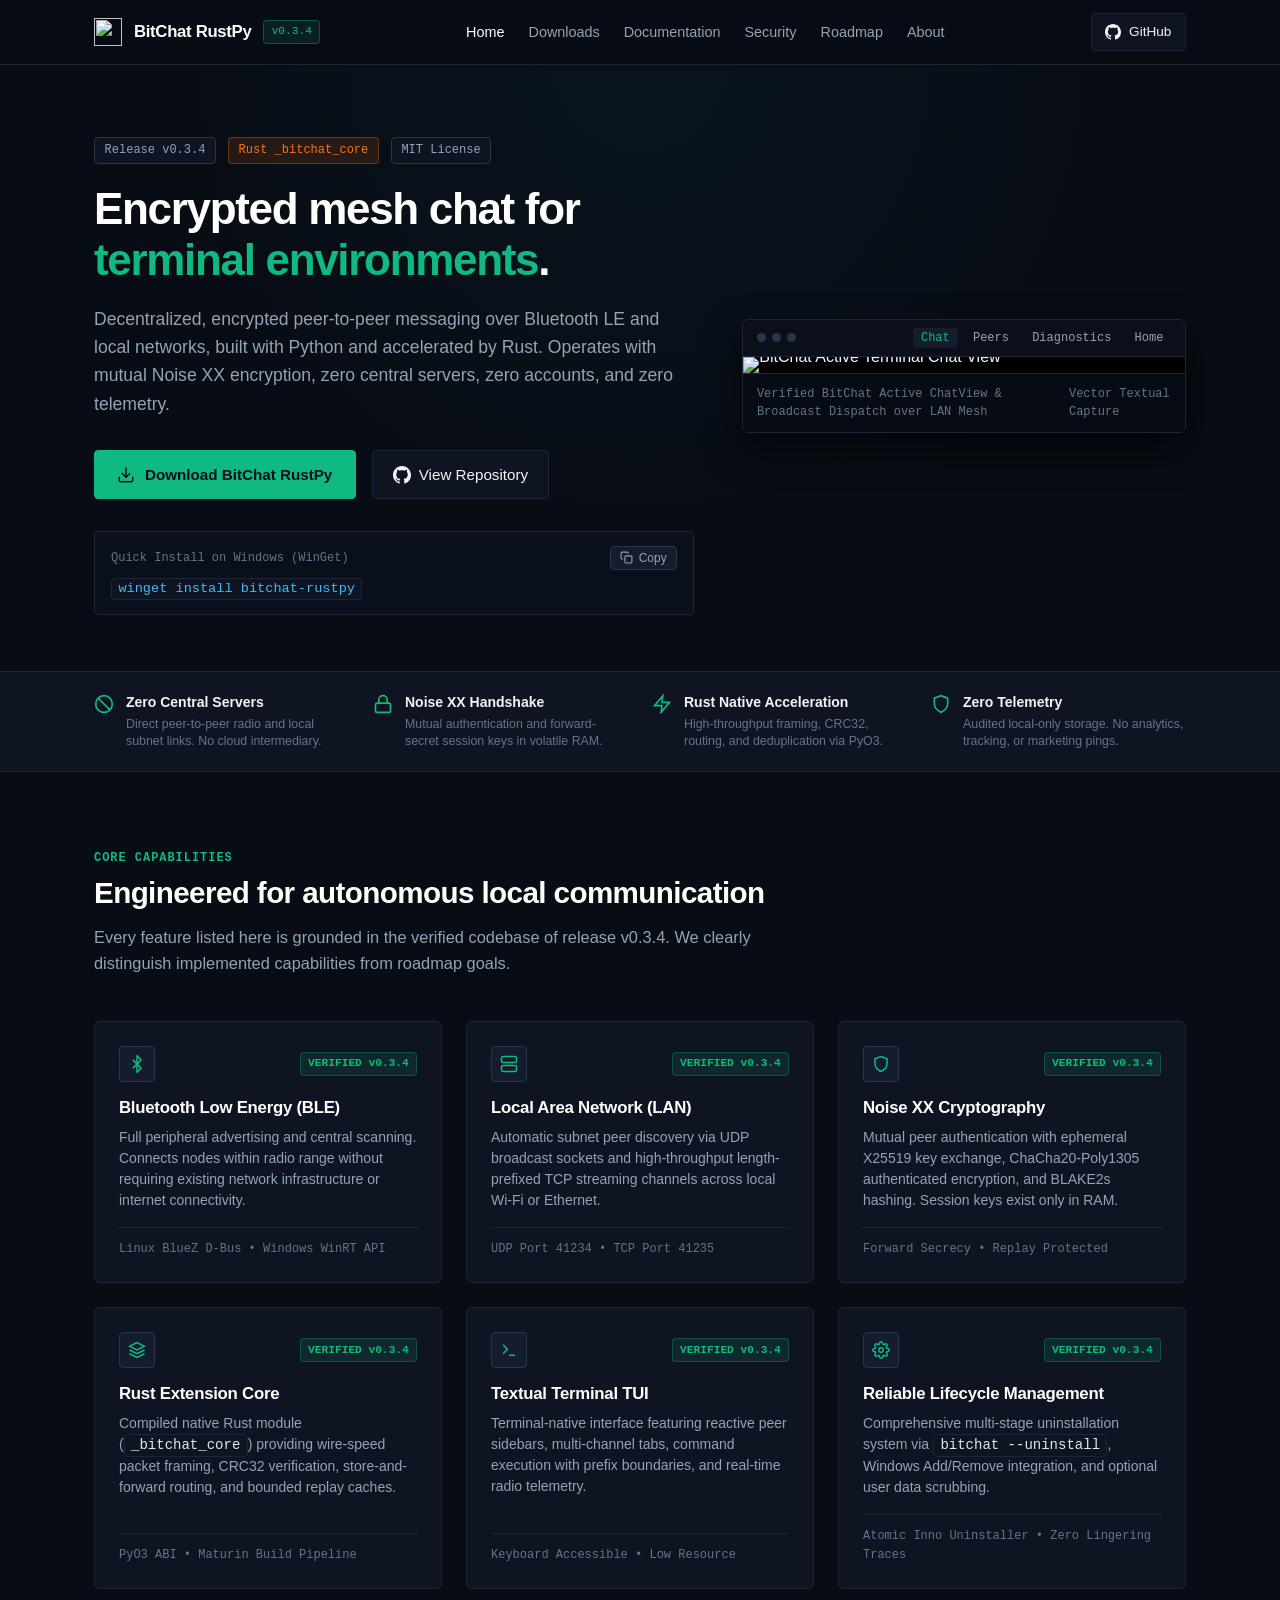
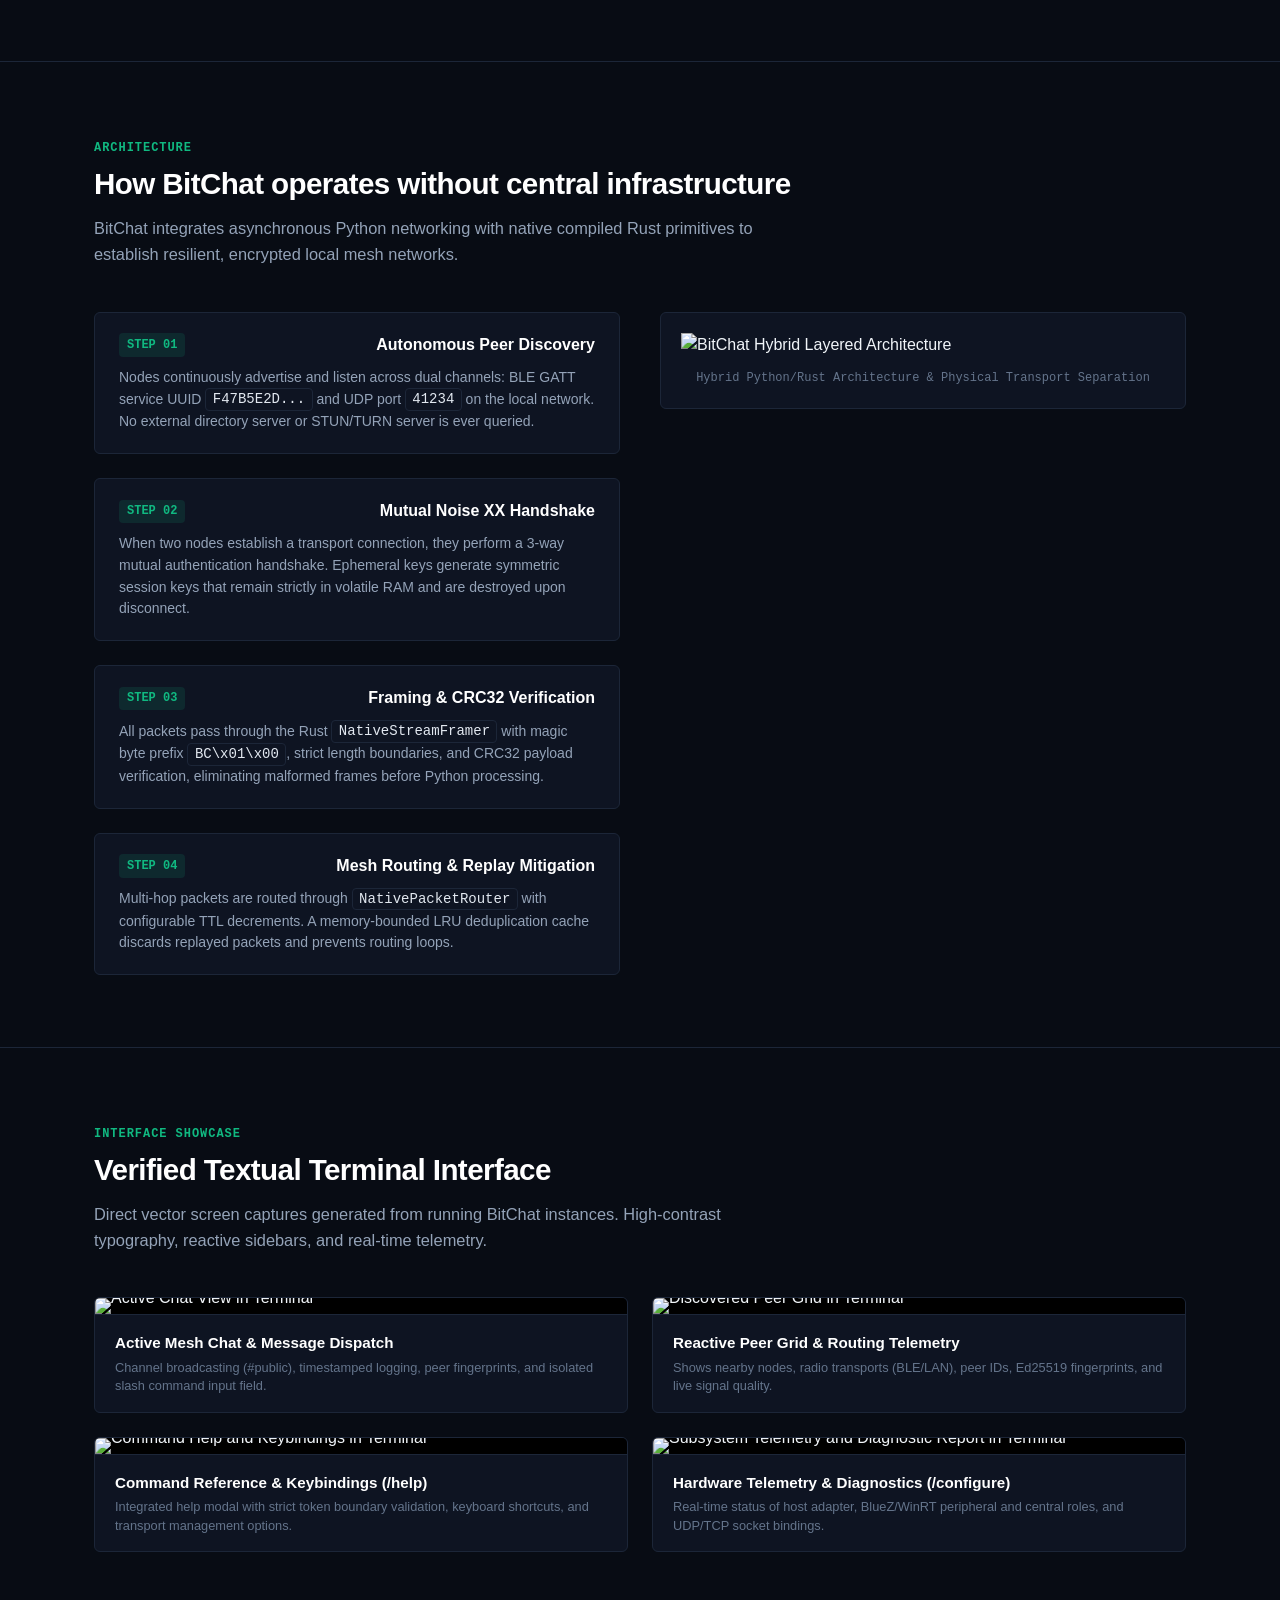
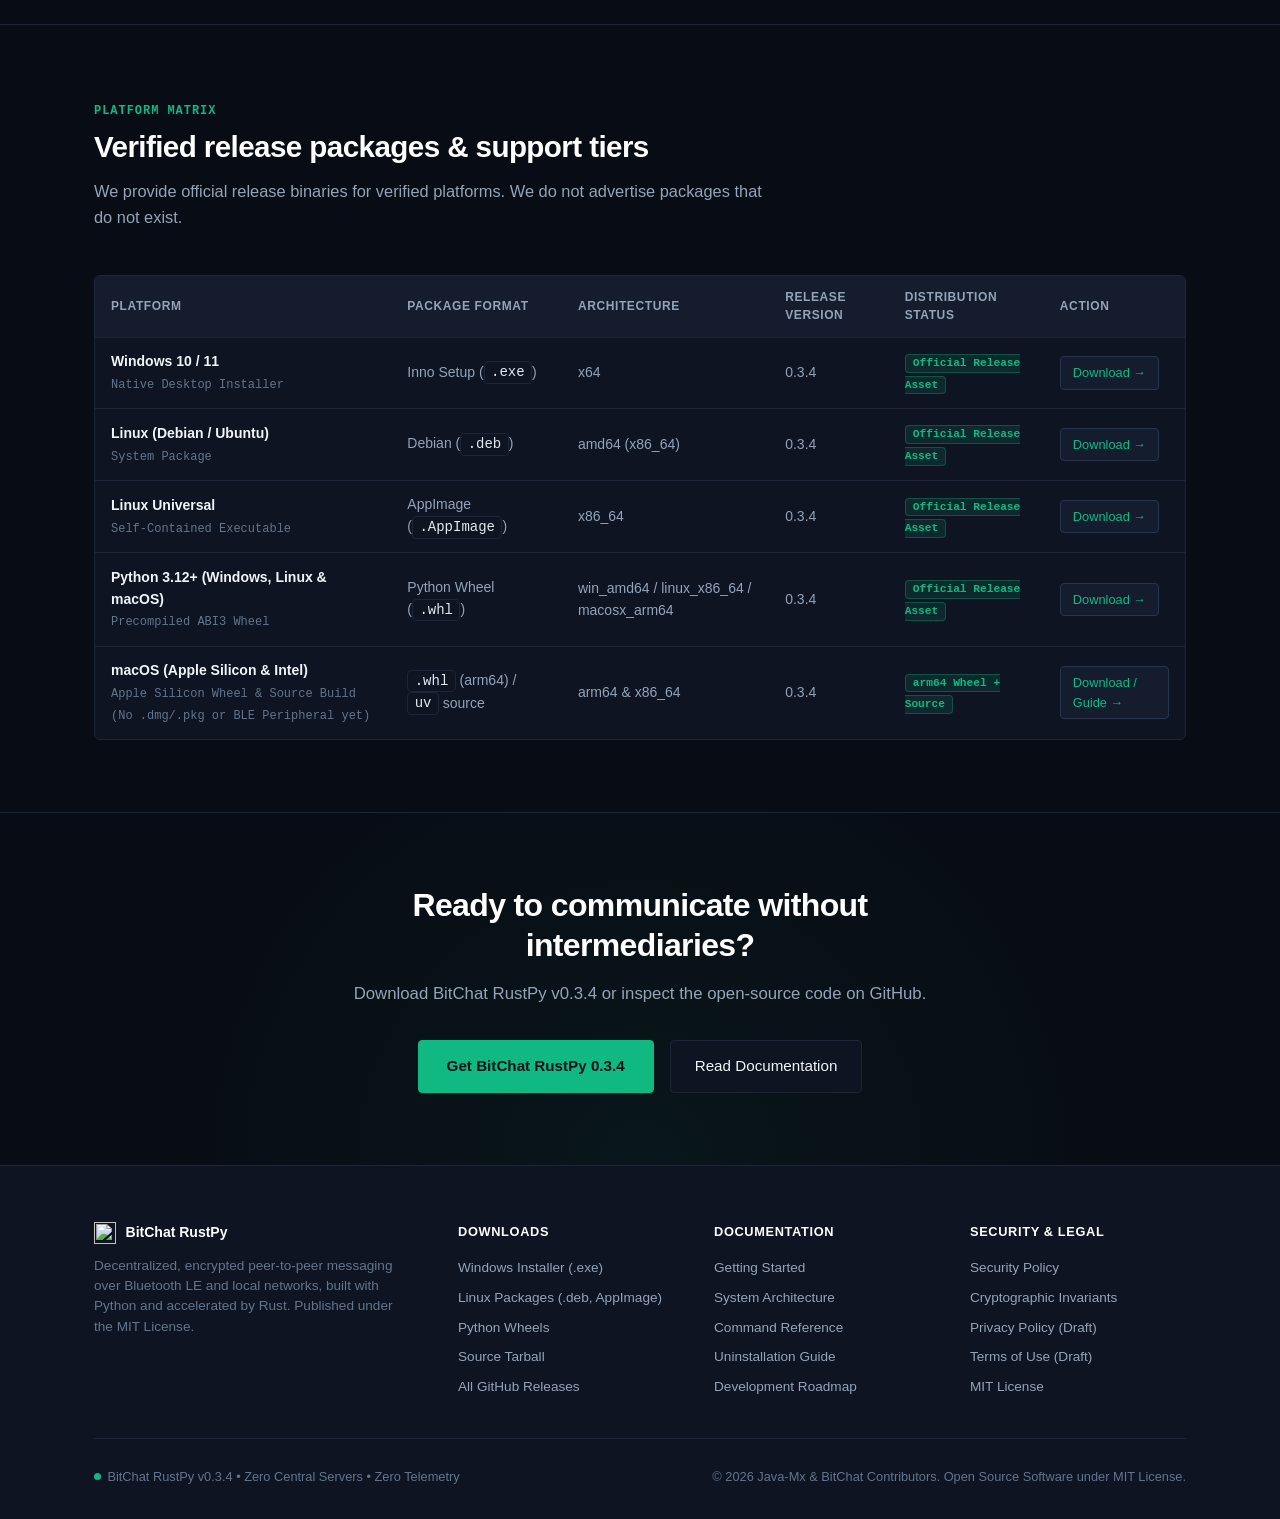
==== commit c779b3a5: "docs(release): update README WinGet PR #484273 link and website v0.3.4 pages" ====
--- a/website/index.html
+++ b/website/index.html
@@ -26,10 +26,10 @@
     "name": "BitChat RustPy",
     "operatingSystem": "Windows, Linux, macOS",
     "applicationCategory": "CommunicationApplication",
-    "softwareVersion": "0.3.3",
+    "softwareVersion": "0.3.4",
     "license": "https://opensource.org/licenses/MIT",
     "url": "https://java-mx.github.io/bitchat-rustpy/",
-    "downloadUrl": "https://github.com/Java-Mx/bitchat-rustpy/releases/tag/v0.3.3",
+    "downloadUrl": "https://github.com/Java-Mx/bitchat-rustpy/releases/tag/v0.3.4",
     "codeRepository": "https://github.com/Java-Mx/bitchat-rustpy",
     "author": {
       "@type": "Organization",
@@ -52,7 +52,7 @@
       <a href="index.html" class="brand-link" aria-label="BitChat RustPy Home">
         <img src="assets/img/brand/bitchat-icon-32.svg" alt="" class="brand-icon" />
         <span class="brand-title">BitChat RustPy</span>
-        <span class="brand-badge">v0.3.3</span>
+        <span class="brand-badge">v0.3.4</span>
       </a>
 
       <nav aria-label="Main Navigation">
@@ -107,7 +107,7 @@
       <div class="container hero-grid">
         <div class="hero-content">
           <div class="hero-meta">
-            <span class="version-pill">Release v0.3.3</span>
+            <span class="version-pill">Release v0.3.4</span>
             <span class="arch-pill">Rust _bitchat_core</span>
             <span class="version-pill">MIT License</span>
           </div>
@@ -233,7 +233,7 @@
           <span class="section-tag">Core Capabilities</span>
           <h2 class="section-title">Engineered for autonomous local communication</h2>
           <p class="section-description">
-            Every feature listed here is grounded in the verified codebase of release v0.3.3. We clearly distinguish implemented capabilities from roadmap goals.
+            Every feature listed here is grounded in the verified codebase of release v0.3.4. We clearly distinguish implemented capabilities from roadmap goals.
           </p>
         </div>
 
@@ -246,7 +246,7 @@
                   <path d="M6.5 6.5l11 11L12 23V1l5.5 5.5-11 11"></path>
                 </svg>
               </div>
-              <span class="feature-badge badge-verified">VERIFIED v0.3.3</span>
+              <span class="feature-badge badge-verified">VERIFIED v0.3.4</span>
             </div>
             <h3 class="feature-title">Bluetooth Low Energy (BLE)</h3>
             <p class="feature-desc">
@@ -268,7 +268,7 @@
                   <line x1="6" y1="18" x2="6.01" y2="18"></line>
                 </svg>
               </div>
-              <span class="feature-badge badge-verified">VERIFIED v0.3.3</span>
+              <span class="feature-badge badge-verified">VERIFIED v0.3.4</span>
             </div>
             <h3 class="feature-title">Local Area Network (LAN)</h3>
             <p class="feature-desc">
@@ -287,7 +287,7 @@
                   <path d="M12 22s8-4 8-10V5l-8-3-8 3v7c0 6 8 10 8 10z"></path>
                 </svg>
               </div>
-              <span class="feature-badge badge-verified">VERIFIED v0.3.3</span>
+              <span class="feature-badge badge-verified">VERIFIED v0.3.4</span>
             </div>
             <h3 class="feature-title">Noise XX Cryptography</h3>
             <p class="feature-desc">
@@ -308,7 +308,7 @@
                   <polyline points="2 12 12 17 22 12"></polyline>
                 </svg>
               </div>
-              <span class="feature-badge badge-verified">VERIFIED v0.3.3</span>
+              <span class="feature-badge badge-verified">VERIFIED v0.3.4</span>
             </div>
             <h3 class="feature-title">Rust Extension Core</h3>
             <p class="feature-desc">
@@ -328,7 +328,7 @@
                   <line x1="12" y1="19" x2="20" y2="19"></line>
                 </svg>
               </div>
-              <span class="feature-badge badge-verified">VERIFIED v0.3.3</span>
+              <span class="feature-badge badge-verified">VERIFIED v0.3.4</span>
             </div>
             <h3 class="feature-title">Textual Terminal TUI</h3>
             <p class="feature-desc">
@@ -348,7 +348,7 @@
                   <path d="M19.4 15a1.65 1.65 0 0 0 .33 1.82l.06.06a2 2 0 0 1 0 2.83 2 2 0 0 1-2.83 0l-.06-.06a1.65 1.65 0 0 0-1.82-.33 1.65 1.65 0 0 0-1 1.51V21a2 2 0 0 1-2 2 2 2 0 0 1-2-2v-.09A1.65 1.65 0 0 0 9 19.4a1.65 1.65 0 0 0-1.82.33l-.06.06a2 2 0 0 1-2.83 0 2 2 0 0 1 0-2.83l.06-.06a1.65 1.65 0 0 0 .33-1.82 1.65 1.65 0 0 0-1.51-1H3a2 2 0 0 1-2-2 2 2 0 0 1 2-2h.09A1.65 1.65 0 0 0 4.6 9a1.65 1.65 0 0 0-.33-1.82l-.06-.06a2 2 0 0 1 0-2.83 2 2 0 0 1 2.83 0l.06.06a1.65 1.65 0 0 0 1.82.33H9a1.65 1.65 0 0 0 1-1.51V3a2 2 0 0 1 2-2 2 2 0 0 1 2 2v.09a1.65 1.65 0 0 0 1 1.51 1.65 1.65 0 0 0 1.82-.33l.06-.06a2 2 0 0 1 2.83 0 2 2 0 0 1 0 2.83l-.06.06a1.65 1.65 0 0 0-.33 1.82V9a1.65 1.65 0 0 0 1.51 1H21a2 2 0 0 1 2 2 2 2 0 0 1-2 2h-.09a1.65 1.65 0 0 0-1.51 1z"></path>
                 </svg>
               </div>
-              <span class="feature-badge badge-verified">VERIFIED v0.3.3</span>
+              <span class="feature-badge badge-verified">VERIFIED v0.3.4</span>
             </div>
             <h3 class="feature-title">Reliable Lifecycle Management</h3>
             <p class="feature-desc">
@@ -510,7 +510,7 @@
                 </td>
                 <td>Inno Setup (<code>.exe</code>)</td>
                 <td>x64</td>
-                <td>0.3.3</td>
+                <td>0.3.4</td>
                 <td><span class="feature-badge badge-verified">Official Release Asset</span></td>
                 <td><a href="downloads.html#windows" class="btn-table-dl">Download &rarr;</a></td>
               </tr>
@@ -521,7 +521,7 @@
                 </td>
                 <td>Debian (<code>.deb</code>)</td>
                 <td>amd64 (x86_64)</td>
-                <td>0.3.3</td>
+                <td>0.3.4</td>
                 <td><span class="feature-badge badge-verified">Official Release Asset</span></td>
                 <td><a href="downloads.html#linux" class="btn-table-dl">Download &rarr;</a></td>
               </tr>
@@ -532,7 +532,7 @@
                 </td>
                 <td>AppImage (<code>.AppImage</code>)</td>
                 <td>x86_64</td>
-                <td>0.3.3</td>
+                <td>0.3.4</td>
                 <td><span class="feature-badge badge-verified">Official Release Asset</span></td>
                 <td><a href="downloads.html#linux" class="btn-table-dl">Download &rarr;</a></td>
               </tr>
@@ -543,7 +543,7 @@
                 </td>
                 <td>Python Wheel (<code>.whl</code>)</td>
                 <td>win_amd64 / linux_x86_64 / macosx_arm64</td>
-                <td>0.3.3</td>
+                <td>0.3.4</td>
                 <td><span class="feature-badge badge-verified">Official Release Asset</span></td>
                 <td><a href="downloads.html#wheels" class="btn-table-dl">Download &rarr;</a></td>
               </tr>
@@ -554,7 +554,7 @@
                 </td>
                 <td><code>.whl</code> (arm64) / <code>uv</code> source</td>
                 <td>arm64 &amp; x86_64</td>
-                <td>0.3.3</td>
+                <td>0.3.4</td>
                 <td><span class="feature-badge badge-verified">arm64 Wheel + Source</span></td>
                 <td><a href="downloads.html#macos" class="btn-table-dl">Download / Guide &rarr;</a></td>
               </tr>
@@ -569,11 +569,11 @@
       <div class="container" style="text-align: center; max-width: 640px; margin: 0 auto;">
         <h2 class="section-title" style="font-size: 2rem; margin-bottom: 1rem;">Ready to communicate without intermediaries?</h2>
         <p style="margin-bottom: 2rem; font-size: 1.05rem;">
-          Download BitChat RustPy v0.3.3 or inspect the open-source code on GitHub.
+          Download BitChat RustPy v0.3.4 or inspect the open-source code on GitHub.
         </p>
         <div style="display: flex; justify-content: center; gap: 1rem; flex-wrap: wrap;">
           <a href="downloads.html" class="btn-primary" style="padding: 0.85rem 1.75rem;">
-            <span>Get BitChat RustPy 0.3.3</span>
+            <span>Get BitChat RustPy 0.3.4</span>
           </a>
           <a href="docs.html" class="btn-secondary" style="padding: 0.85rem 1.5rem;">
             <span>Read Documentation</span>
@@ -634,7 +634,7 @@
       <div class="footer-bottom">
         <div class="footer-status-indicator">
           <span class="status-dot"></span>
-          <span>BitChat RustPy v0.3.3 &bull; Zero Central Servers &bull; Zero Telemetry</span>
+          <span>BitChat RustPy v0.3.4 &bull; Zero Central Servers &bull; Zero Telemetry</span>
         </div>
         <div>
           &copy; 2026 Java-Mx &amp; BitChat Contributors. Open Source Software under MIT License.
